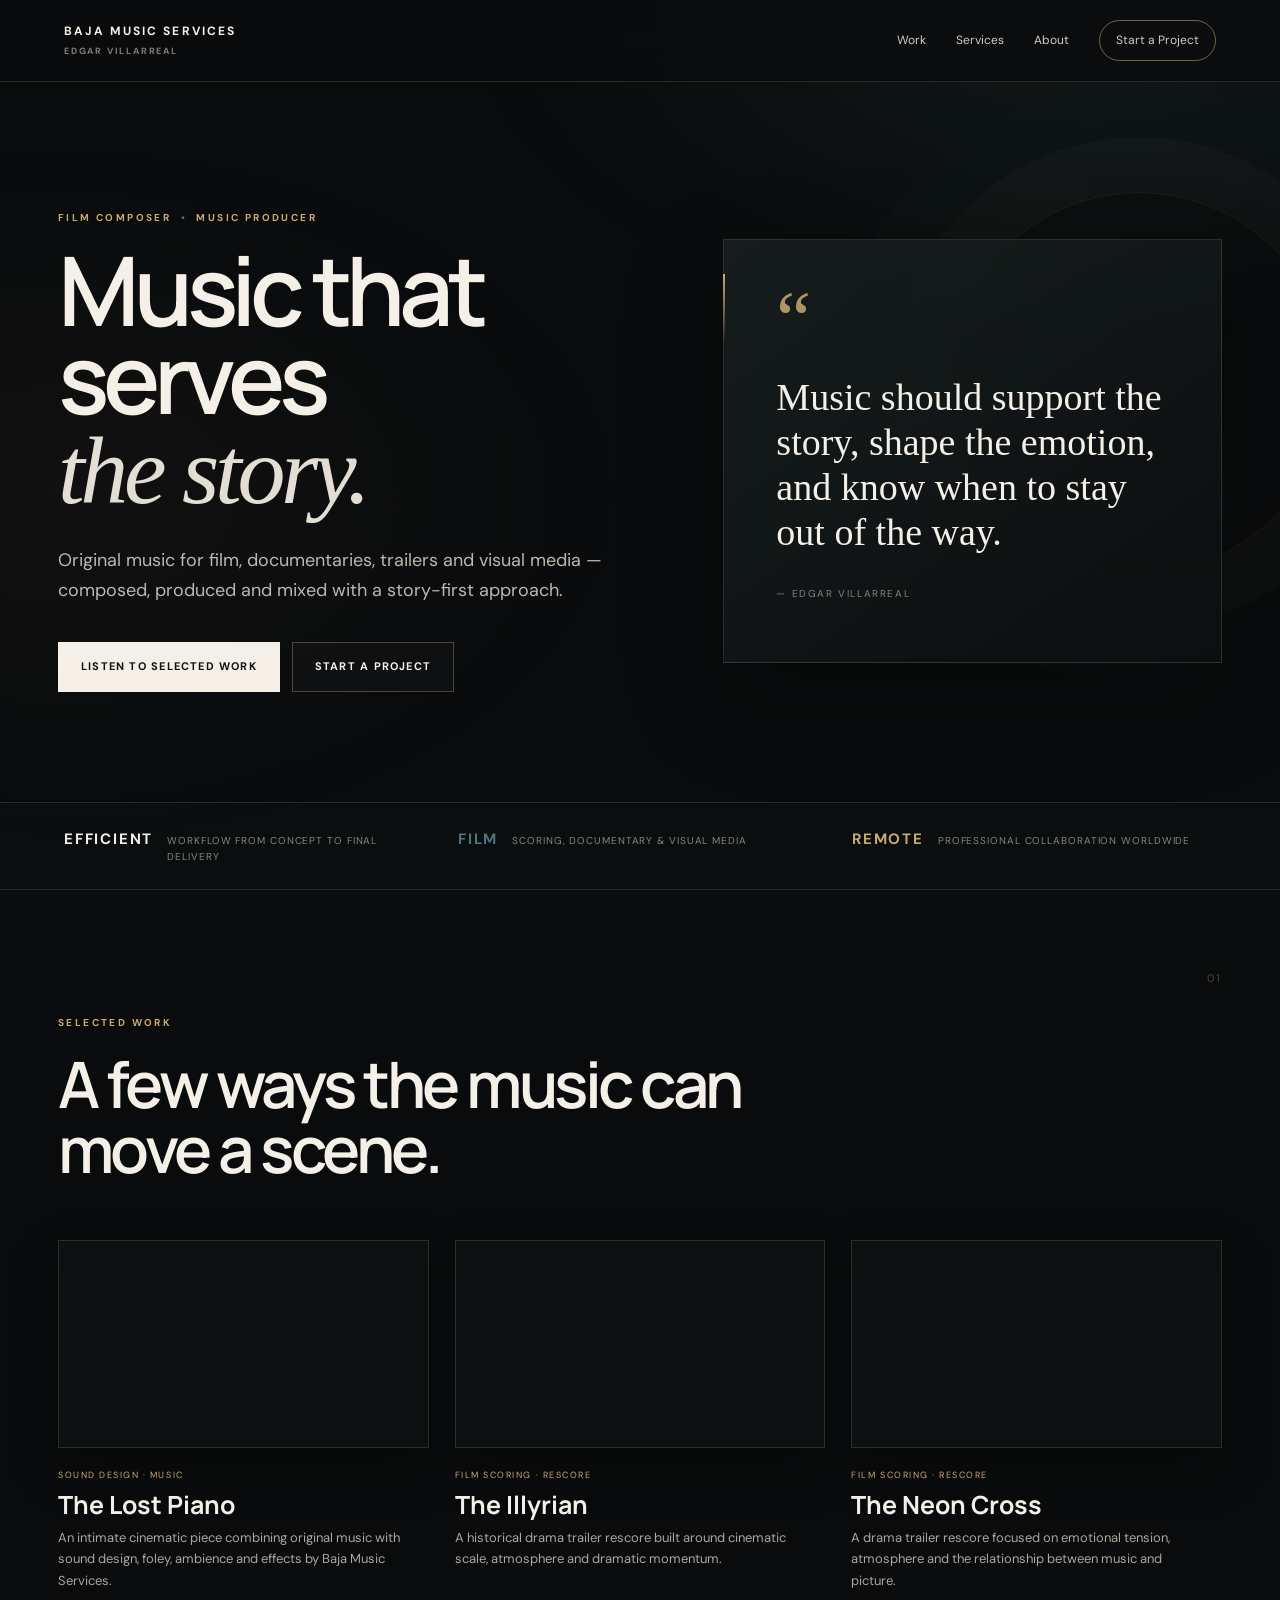
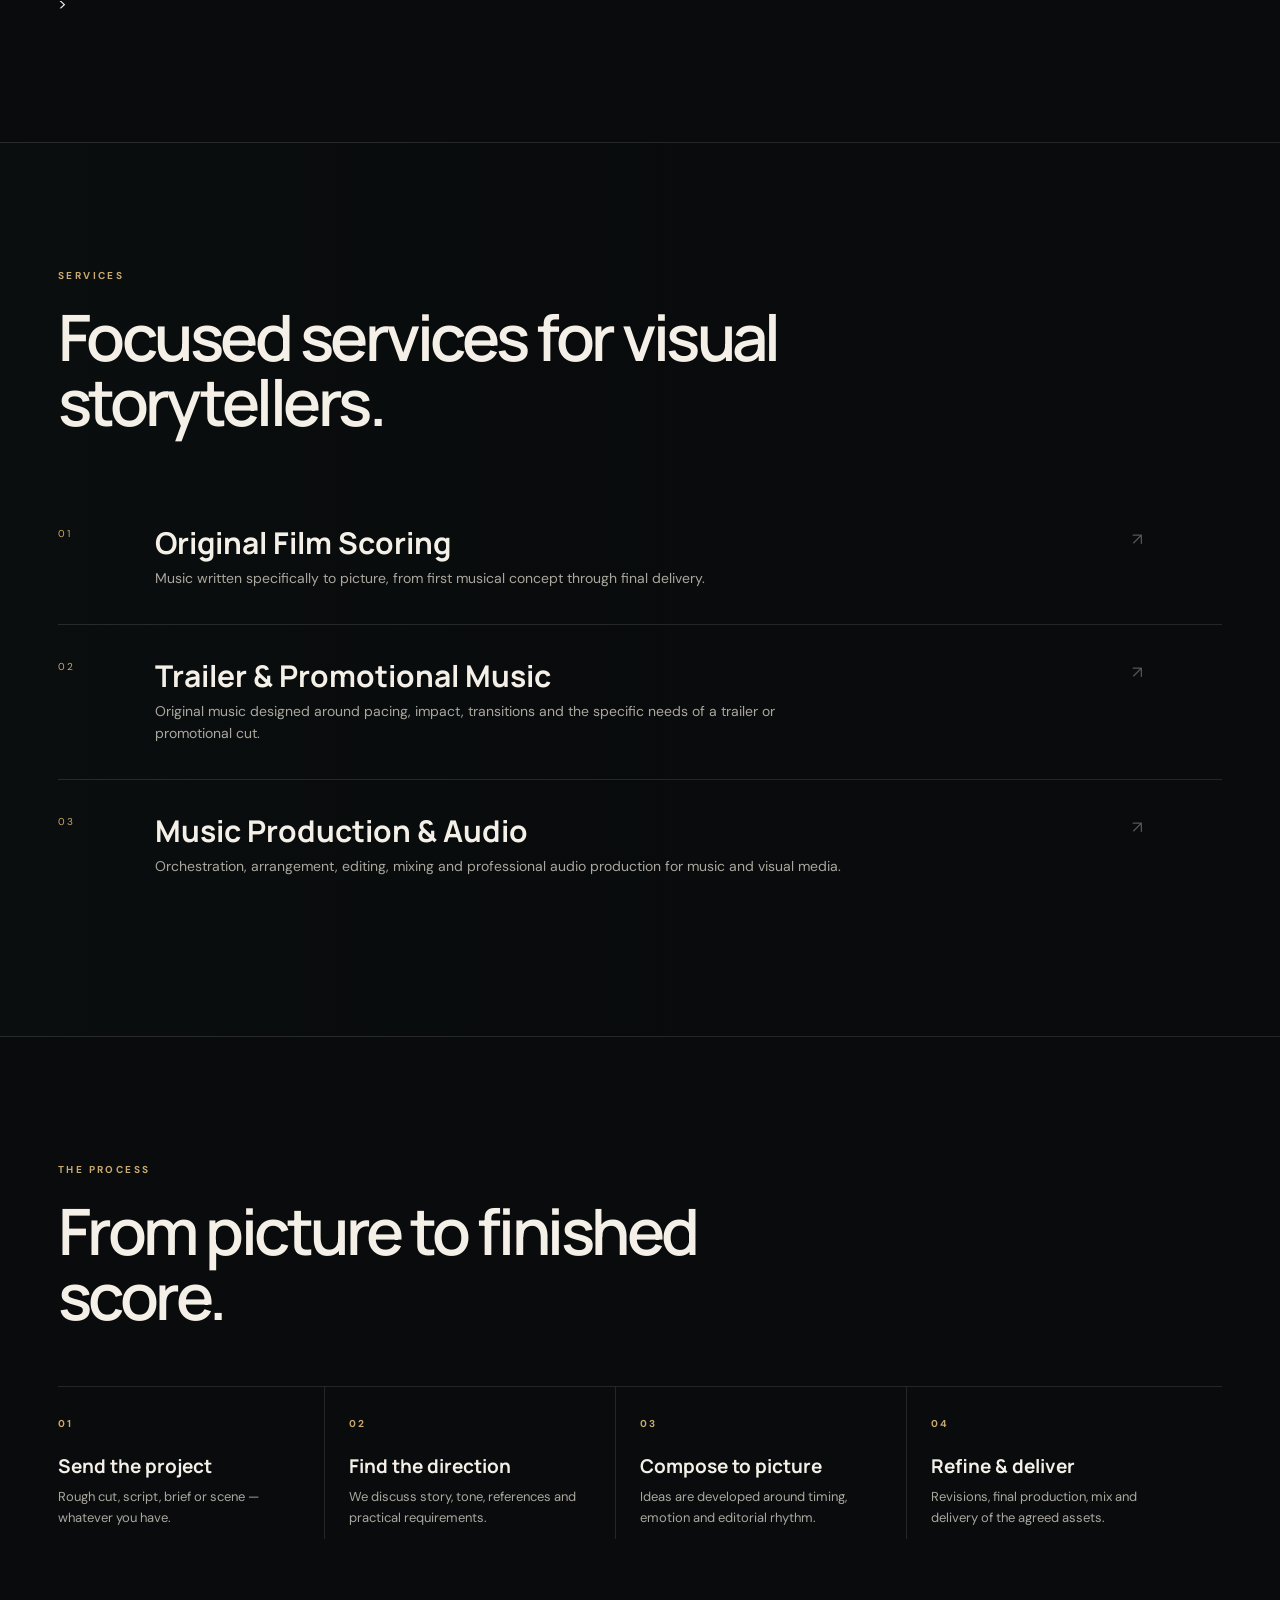
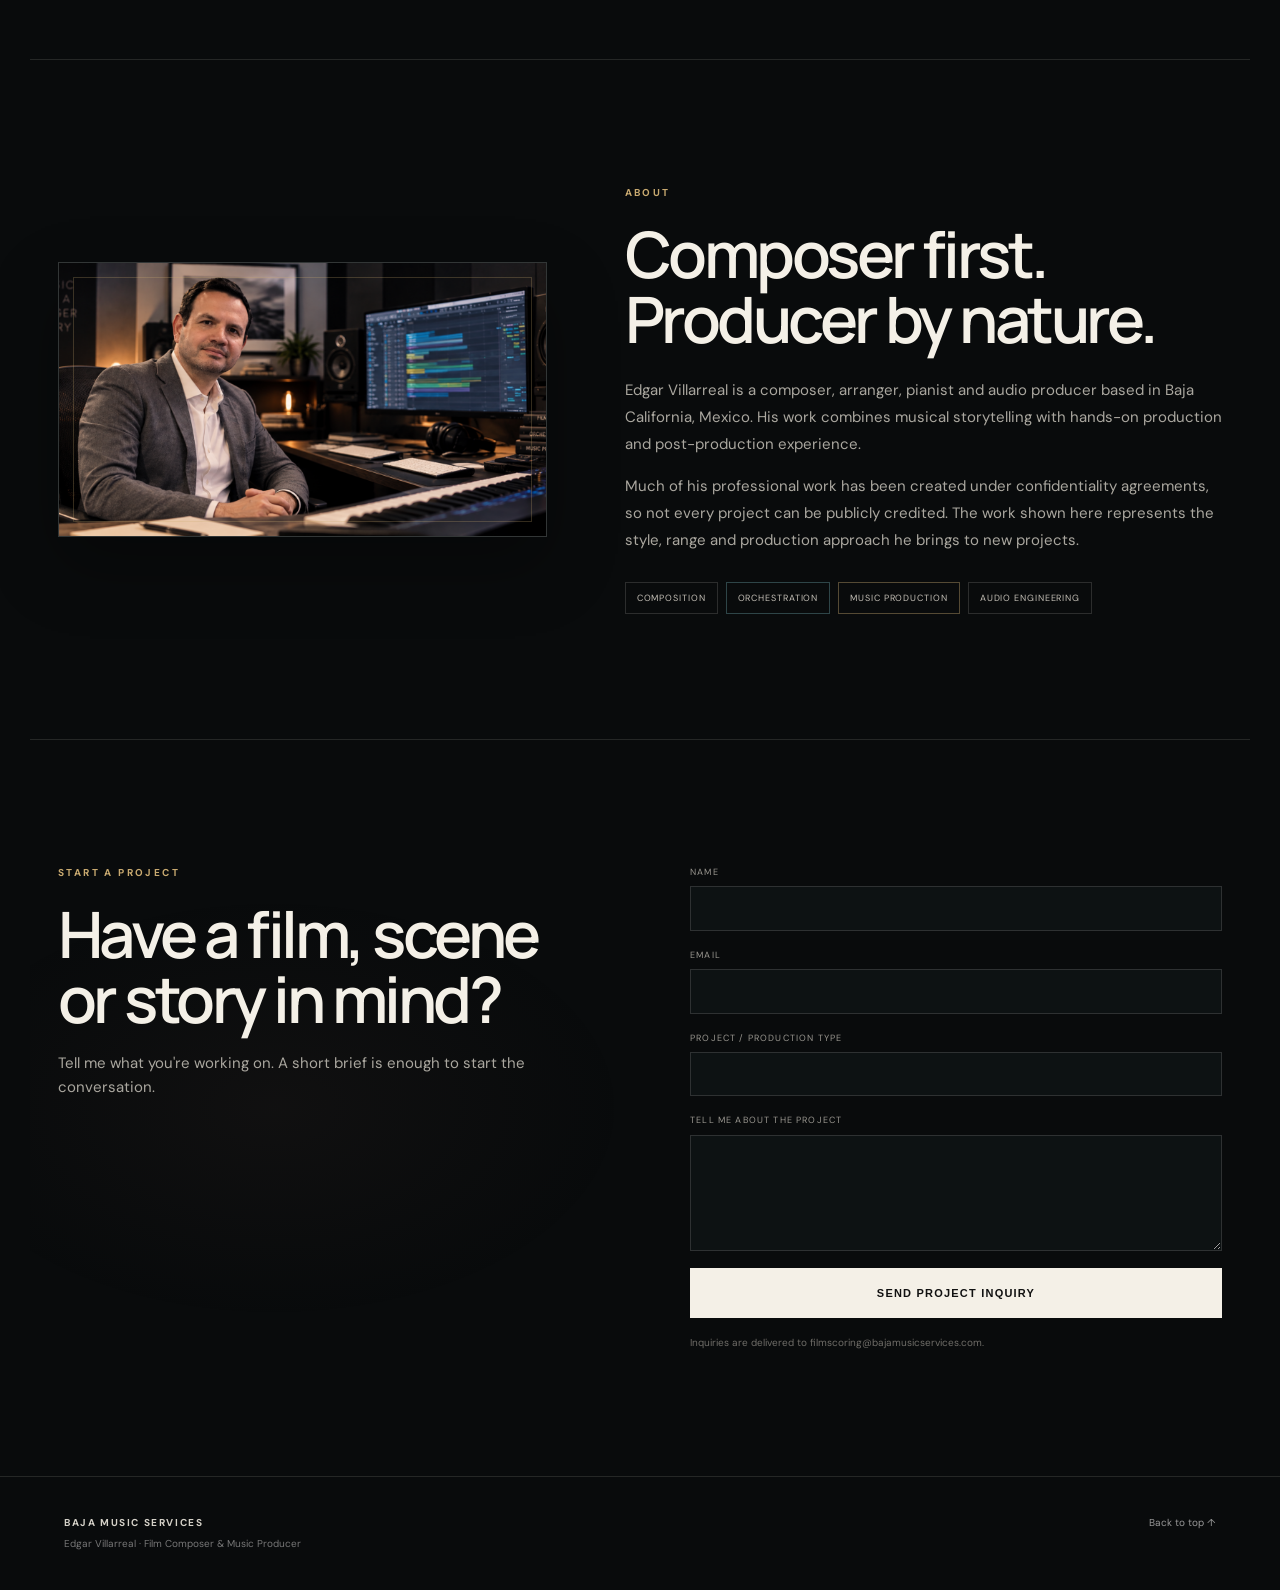
==== index.html @ bb7d1bdf "Upload BMS website V11" ====
<!doctype html>
<html lang="en">
<head>
<meta charset="utf-8"><meta name="viewport" content="width=device-width,initial-scale=1">
<title>Edgar Villarreal | Film Composer & Music Producer</title>
<meta name="description" content="Original music for film, documentaries, trailers and visual media by composer and music producer Edgar Villarreal.">
<meta property="og:title" content="Edgar Villarreal | Film Composer & Music Producer">
<meta property="og:description" content="Original music for film, documentaries, trailers and visual media.">
<meta property="og:type" content="website">
<link rel="stylesheet" href="css/styles.css">
</head>
<body>
<header class="site-header">
  <a class="brand" href="#top"><span>BAJA MUSIC SERVICES</span><small>EDGAR VILLARREAL</small></a>
  <button class="menu-toggle" aria-label="Open menu">☰</button>
  <nav class="nav"><a href="#work">Work</a><a href="#services">Services</a><a href="#about">About</a><a href="#contact" class="nav-cta">Start a Project</a></nav>
</header>
<main id="top">
<section class="hero">
  <div class="hero-copy">
    <p class="eyebrow">FILM COMPOSER <span class="dot">•</span> MUSIC PRODUCER</p>
    <h1>Music that serves<br><em>the story.</em></h1>
    <p class="lead">Original music for film, documentaries, trailers and visual media — composed, produced and mixed with a story-first approach.</p>
    <div class="actions"><a class="button primary" href="#work">Listen to Selected Work</a><a class="button secondary" href="#contact">Start a Project</a></div>
  </div>
  <div class="hero-statement">
    <div class="statement-mark">“</div>
    <p>Music should support the story, shape the emotion, and know when to stay out of the way.</p>
    <span>— Edgar Villarreal</span>
  </div>
</section>
<section class="proof"><div><strong>EFFICIENT</strong><span>workflow from concept to final delivery</span></div><div><strong>FILM</strong><span>scoring, documentary & visual media</span></div><div><strong>REMOTE</strong><span>professional collaboration worldwide</span></div></section>
<section id="work" class="section work"><div class="section-head"><p class="eyebrow">SELECTED WORK</p><h2>A few ways the music can move a scene.</h2></div>
  <div class="youtube-grid">
    <article class="youtube-card">
      <div class="youtube-media">
        <iframe title="The Lost Piano — Intimate and Cinematic"
          src="https://www.youtube.com/embed/iL5rCXonYQk"
          frameborder="0" allow="accelerometer; autoplay; clipboard-write; encrypted-media; gyroscope; picture-in-picture; web-share"
          allowfullscreen loading="lazy"></iframe>
      </div>
      <span class="tag">SOUND DESIGN · MUSIC</span>
      <h3>The Lost Piano</h3>
      <p>An intimate cinematic piece combining original music with sound design, foley, ambience and effects by Baja Music Services.</p>
    </article>

    <article class="youtube-card">
      <div class="youtube-media">
        <iframe title="The Illyrian — Historical Drama Trailer"
          src="https://www.youtube.com/embed/4e0EZLGbwyE"
          frameborder="0" allow="accelerometer; autoplay; clipboard-write; encrypted-media; gyroscope; picture-in-picture; web-share"
          allowfullscreen loading="lazy"></iframe>
      </div>
      <span class="tag">FILM SCORING · RESCORE</span>
      <h3>The Illyrian</h3>
      <p>A historical drama trailer rescore built around cinematic scale, atmosphere and dramatic momentum.</p>
    </article>

    <article class="youtube-card">
      <div class="youtube-media">
        <iframe title="The Neon Cross — Drama Trailer"
          src="https://www.youtube.com/embed/IV8bzCUvyFk"
          frameborder="0" allow="accelerometer; autoplay; clipboard-write; encrypted-media; gyroscope; picture-in-picture; web-share"
          allowfullscreen loading="lazy"></iframe>
      </div>
      <span class="tag">FILM SCORING · RESCORE</span>
      <h3>The Neon Cross</h3>
      <p>A drama trailer rescore focused on emotional tension, atmosphere and the relationship between music and picture.</p>
    </article>
  </div>>
</section>
<section id="services" class="section services"><div class="section-head"><p class="eyebrow">SERVICES</p><h2>Focused services for visual storytellers.</h2></div>
<div class="service-list">
  <article><span>01</span><div><h3>Original Film Scoring</h3><p>Music written specifically to picture, from first musical concept through final delivery.</p></div></article>
  <article><span>02</span><div><h3>Trailer & Promotional Music</h3><p>Original music designed around pacing, impact, transitions and the specific needs of a trailer or promotional cut.</p></div></article>
  <article><span>03</span><div><h3>Music Production & Audio</h3><p>Orchestration, arrangement, editing, mixing and professional audio production for music and visual media.</p></div></article>
</div></section>
<section class="process section"><div class="section-head"><p class="eyebrow">THE PROCESS</p><h2>From picture to finished score.</h2></div><div class="steps"><div><b>01</b><h3>Send the project</h3><p>Rough cut, script, brief or scene — whatever you have.</p></div><div><b>02</b><h3>Find the direction</h3><p>We discuss story, tone, references and practical requirements.</p></div><div><b>03</b><h3>Compose to picture</h3><p>Ideas are developed around timing, emotion and editorial rhythm.</p></div><div><b>04</b><h3>Refine & deliver</h3><p>Revisions, final production, mix and delivery of the agreed assets.</p></div></div></section>
<section id="about" class="section about"><div class="about-image">
    <img src="assets/edgar-villarreal-profile.png" alt="Edgar Villarreal in his music studio">
  </div><div><p class="eyebrow">ABOUT</p><h2>Composer first. Producer by nature.</h2><p>Edgar Villarreal is a composer, arranger, pianist and audio producer based in Baja California, Mexico. His work combines musical storytelling with hands-on production and post-production experience.</p><p>Much of his professional work has been created under confidentiality agreements, so not every project can be publicly credited. The work shown here represents the style, range and production approach he brings to new projects.</p><div class="credits"><span>Composition</span><span>Orchestration</span><span>Music Production</span><span>Audio Engineering</span></div></div></section>
<section id="contact" class="section contact"><div><p class="eyebrow">START A PROJECT</p><h2>Have a film, scene or story in mind?</h2><p>Tell me what you're working on. A short brief is enough to start the conversation.</p></div><form action="https://formsubmit.co/filmscoring@bajamusicservices.com" method="POST"><input type="hidden" name="_subject" value="New Baja Music Services project inquiry"><input type="hidden" name="_captcha" value="false"><label>Name<input name="name" required></label><label>Email<input type="email" name="email" required></label><label>Project / production type<input name="project"></label><label>Tell me about the project<textarea name="message" rows="6" required></textarea></label><button class="button primary" type="submit">Send Project Inquiry</button><p class="form-note">Inquiries are delivered to filmscoring@bajamusicservices.com.</p></form></section>
</main>
<footer><div><strong>BAJA MUSIC SERVICES</strong><span>Edgar Villarreal · Film Composer & Music Producer</span></div><div><a href="#top">Back to top ↑</a></div></footer>
<script src="js/main.js"></script>
</body></html>
---- css/styles.css ----
@import url('https://fonts.googleapis.com/css2?family=DM+Sans:wght@400;500;600;700&family=Manrope:wght@400;500;600;700&display=swap');
:root{--bg:#090b0c;--panel:#101416;--panel2:#141a1b;--text:#f4f0e7;--muted:#aaa79f;--soft:#d2cec5;--line:rgba(244,240,231,.12);--gold:#c9aa70;--petrol:#4d777b;--brown:#76544b;--max:1220px}
*{box-sizing:border-box}html{scroll-behavior:smooth}body{margin:0;background:var(--bg);color:var(--text);font-family:'DM Sans',ui-sans-serif,system-ui,sans-serif;line-height:1.6;overflow-x:hidden}body:before{content:"";position:fixed;inset:0;pointer-events:none;z-index:-1;background:radial-gradient(900px 500px at 85% 0%,rgba(77,119,123,.12),transparent 70%),radial-gradient(800px 500px at 5% 55%,rgba(118,84,75,.08),transparent 70%)}a{color:inherit;text-decoration:none}
.site-header{height:82px;border-bottom:1px solid var(--line);display:flex;align-items:center;justify-content:space-between;padding:0 max(5vw,28px);position:sticky;top:0;background:rgba(9,11,12,.78);backdrop-filter:blur(18px);z-index:20}.brand{display:flex;flex-direction:column;gap:3px;letter-spacing:.17em;font-weight:700;font-size:12px}.brand small{letter-spacing:.2em;color:#817f79;font-size:9px}.nav{display:flex;align-items:center;gap:30px;font-size:12px}.nav a{color:#d2cec5;transition:.25s}.nav a:hover{color:var(--gold)}.nav-cta{border:1px solid rgba(201,170,112,.55);padding:10px 16px;border-radius:999px}.nav-cta:hover{background:var(--gold);color:#101010!important}.menu-toggle{display:none;background:none;border:0;color:var(--text);font-size:22px}
.hero{max-width:var(--max);margin:auto;padding:110px 28px 92px;display:grid;grid-template-columns:1.08fr .92fr;gap:80px;align-items:center;min-height:720px;position:relative}.hero:after{content:"";position:absolute;width:380px;height:380px;right:-80px;top:110px;border-radius:50%;border:1px solid rgba(201,170,112,.10);box-shadow:0 0 0 55px rgba(201,170,112,.025),0 0 0 110px rgba(77,119,123,.018);pointer-events:none}.hero-copy{position:relative;z-index:1}.eyebrow{font-size:10px;letter-spacing:.24em;color:var(--gold);font-weight:700;margin:0 0 20px;text-transform:uppercase}.dot{color:var(--petrol);padding:0 5px}.hero h1{font-family:Manrope,ui-sans-serif,sans-serif;font-size:clamp(56px,7.5vw,102px);line-height:.92;letter-spacing:-.065em;margin:0 0 30px;font-weight:600}.hero h1 em{font-family:Georgia,serif;font-weight:400;letter-spacing:-.045em;color:#e3ded4}.lead{font-size:18px;line-height:1.7;max-width:670px;color:#bbb8b0}.actions{display:flex;gap:12px;margin-top:36px;flex-wrap:wrap}.button{display:inline-flex;justify-content:center;align-items:center;min-height:50px;padding:0 22px;border:1px solid rgba(244,240,231,.24);font-size:11px;letter-spacing:.11em;text-transform:uppercase;font-weight:700;cursor:pointer;transition:.25s}.primary{background:var(--text);color:#111;border-color:var(--text)}.primary:hover{background:var(--gold);border-color:var(--gold)}.secondary{background:rgba(255,255,255,.02)}.secondary:hover{border-color:var(--gold);color:var(--gold)}
.hero-statement{position:relative;z-index:1;border:1px solid var(--line);padding:58px 52px;background:linear-gradient(145deg,rgba(24,31,31,.88),rgba(13,15,16,.95));box-shadow:0 35px 90px rgba(0,0,0,.25)}.hero-statement:before{content:"";position:absolute;left:-1px;top:34px;height:70px;width:2px;background:linear-gradient(var(--gold),transparent)}.statement-mark{font-family:Georgia,serif;font-size:78px;line-height:.55;color:var(--gold);opacity:.85}.hero-statement p{font-family:Georgia,serif;font-size:clamp(25px,3vw,38px);line-height:1.18;margin:35px 0 24px}.hero-statement span{font-size:10px;letter-spacing:.16em;text-transform:uppercase;color:#85827c}
.proof{border-top:1px solid var(--line);border-bottom:1px solid var(--line);display:grid;grid-template-columns:repeat(3,1fr);padding:24px max(5vw,28px);gap:30px;background:rgba(16,20,22,.42)}.proof div{display:flex;align-items:baseline;gap:14px}.proof strong{font-size:15px;letter-spacing:.12em}.proof span{font-size:10px;color:#89867f;text-transform:uppercase;letter-spacing:.09em}.proof div:nth-child(2) strong{color:var(--petrol)}.proof div:nth-child(3) strong{color:var(--gold)}
.section{max-width:var(--max);margin:auto;padding:125px 28px}.section-head{max-width:760px;margin-bottom:58px}.section h2{font-family:Manrope,ui-sans-serif,sans-serif;font-size:clamp(38px,5vw,64px);line-height:1.02;letter-spacing:-.055em;margin:0;font-weight:600}.section-intro{max-width:700px;color:var(--muted);font-size:16px;margin-top:20px}
.work{position:relative}.work:before{content:"01";position:absolute;right:28px;top:80px;font-size:11px;letter-spacing:.18em;color:#484944}.youtube-grid{display:grid;grid-template-columns:repeat(3,1fr);gap:26px}.youtube-card{position:relative}.youtube-media{aspect-ratio:16/9;background:#0d1112;overflow:hidden;border:1px solid rgba(244,240,231,.12);box-shadow:0 20px 45px rgba(0,0,0,.25);transition:.3s}.youtube-card:hover .youtube-media{transform:translateY(-4px);border-color:rgba(201,170,112,.45);box-shadow:0 25px 55px rgba(0,0,0,.34)}.youtube-media iframe{display:block;width:100%;height:100%;border:0}.youtube-card .tag{display:block;font-size:9px;letter-spacing:.17em;color:var(--gold);margin-top:20px}.youtube-card h3{font-family:Manrope,sans-serif;font-size:25px;line-height:1.1;margin:9px 0 8px}.youtube-card p{color:var(--muted);font-size:13px;line-height:1.65;margin:0;max-width:95%}
.services{border-top:1px solid var(--line);border-bottom:1px solid var(--line);max-width:none;padding-left:max(calc((100% - var(--max))/2 + 28px),28px);padding-right:max(calc((100% - var(--max))/2 + 28px),28px);background:linear-gradient(90deg,rgba(77,119,123,.035),transparent 55%)}.service-list article{display:grid;grid-template-columns:72px 1fr 90px;gap:25px;border-top:1px solid var(--line);padding:34px 0;align-items:start;transition:.25s}.service-list article:first-child{border-top:0}.service-list article:after{content:"↗";font-size:17px;color:#555;transition:.25s}.service-list article:hover:after{color:var(--gold);transform:translate(3px,-3px)}.service-list span{font-size:10px;color:var(--gold);letter-spacing:.15em}.service-list h3{font-family:Manrope,sans-serif;font-size:30px;line-height:1.1;margin:0 0 8px}.service-list p{color:var(--muted);font-size:14px;max-width:700px;margin:0}
.process{padding-bottom:120px}.steps{display:grid;grid-template-columns:repeat(4,1fr);gap:0;border-top:1px solid var(--line)}.steps>div{border-right:1px solid var(--line);padding:22px 24px 10px 0;margin-right:24px}.steps>div:last-child{border-right:0}.steps b{font-size:10px;color:var(--gold);letter-spacing:.16em}.steps h3{font-family:Manrope,sans-serif;font-size:19px;margin:16px 0 6px}.steps p{color:var(--muted);font-size:13px;margin:0}
.about{display:grid;grid-template-columns:.9fr 1.1fr;gap:78px;align-items:center;border-top:1px solid var(--line)}.about-image{overflow:hidden;aspect-ratio:16/9;background:#121718;border:1px solid rgba(244,240,231,.14);box-shadow:0 28px 65px rgba(0,0,0,.3);position:relative}.about-image:after{content:"";position:absolute;inset:14px;border:1px solid rgba(201,170,112,.25);pointer-events:none}.about-image img{display:block;width:100%;height:100%;object-fit:cover;object-position:center center}.about h2{margin-bottom:25px}.about p:not(.eyebrow){color:#aaa79f;font-size:15px;line-height:1.8}.credits{display:flex;flex-wrap:wrap;gap:8px;margin-top:28px}.credits span{border:1px solid rgba(244,240,231,.15);padding:8px 11px;font-size:9px;letter-spacing:.1em;text-transform:uppercase;color:#c3beb5}.credits span:nth-child(2){border-color:rgba(77,119,123,.55)}.credits span:nth-child(3){border-color:rgba(201,170,112,.4)}
.contact{border-top:1px solid var(--line);display:grid;grid-template-columns:1fr 1fr;gap:100px;background:radial-gradient(500px 300px at 20% 50%,rgba(118,84,75,.07),transparent 70%)}.contact h2{margin-bottom:20px}.contact>div>p:not(.eyebrow){color:var(--muted);max-width:480px;font-size:15px}form{display:grid;gap:17px}label{font-size:9px;text-transform:uppercase;letter-spacing:.13em;color:#99968f}input,textarea{display:block;width:100%;margin-top:7px;background:rgba(16,20,22,.8);border:1px solid rgba(244,240,231,.14);color:white;padding:14px 15px;font:inherit;outline:none;transition:.25s}input:focus,textarea:focus{border-color:var(--gold);box-shadow:0 0 0 3px rgba(201,170,112,.06)}textarea{resize:vertical}.form-note{font-size:10px!important;color:#6f6d68!important;margin:0}
footer{border-top:1px solid var(--line);padding:38px max(5vw,28px);display:flex;justify-content:space-between;gap:20px;color:#777;font-size:10px}footer div{display:flex;flex-direction:column;gap:5px}footer strong{color:#d5d1c8;font-size:10px;letter-spacing:.16em}footer a{color:#999;transition:.2s}footer a:hover{color:var(--gold)}
@media(max-width:950px){.hero{grid-template-columns:1fr;gap:55px}.hero-statement{max-width:700px}.youtube-grid{grid-template-columns:1fr}.youtube-card{max-width:720px}.steps{grid-template-columns:1fr 1fr;gap:30px}.steps>div{border-right:0;border-bottom:1px solid var(--line);padding-bottom:25px;margin-right:0}.about{grid-template-columns:1fr;gap:45px}.about-image{max-width:850px}.contact{gap:55px}}
@media(max-width:800px){.nav{display:none}.menu-toggle{display:block}.hero{padding:75px 22px 70px;min-height:auto}.hero:after{display:none}.hero-statement{padding:42px 30px}.proof{grid-template-columns:1fr;padding:22px}.section{padding:88px 22px}.services{padding-left:22px;padding-right:22px}.service-list article{grid-template-columns:48px 1fr 35px;gap:12px}.service-list h3{font-size:24px}.contact{grid-template-columns:1fr}.work:before{display:none}}
@media(max-width:520px){.hero h1{font-size:52px}.lead{font-size:16px}.actions .button{width:100%}.steps{grid-template-columns:1fr}.hero-statement p{font-size:27px}.section h2{font-size:40px}.youtube-card h3{font-size:23px}.about-image{aspect-ratio:16/10}.service-list article{grid-template-columns:35px 1fr 20px}.service-list article:after{font-size:14px}footer{flex-direction:column}}
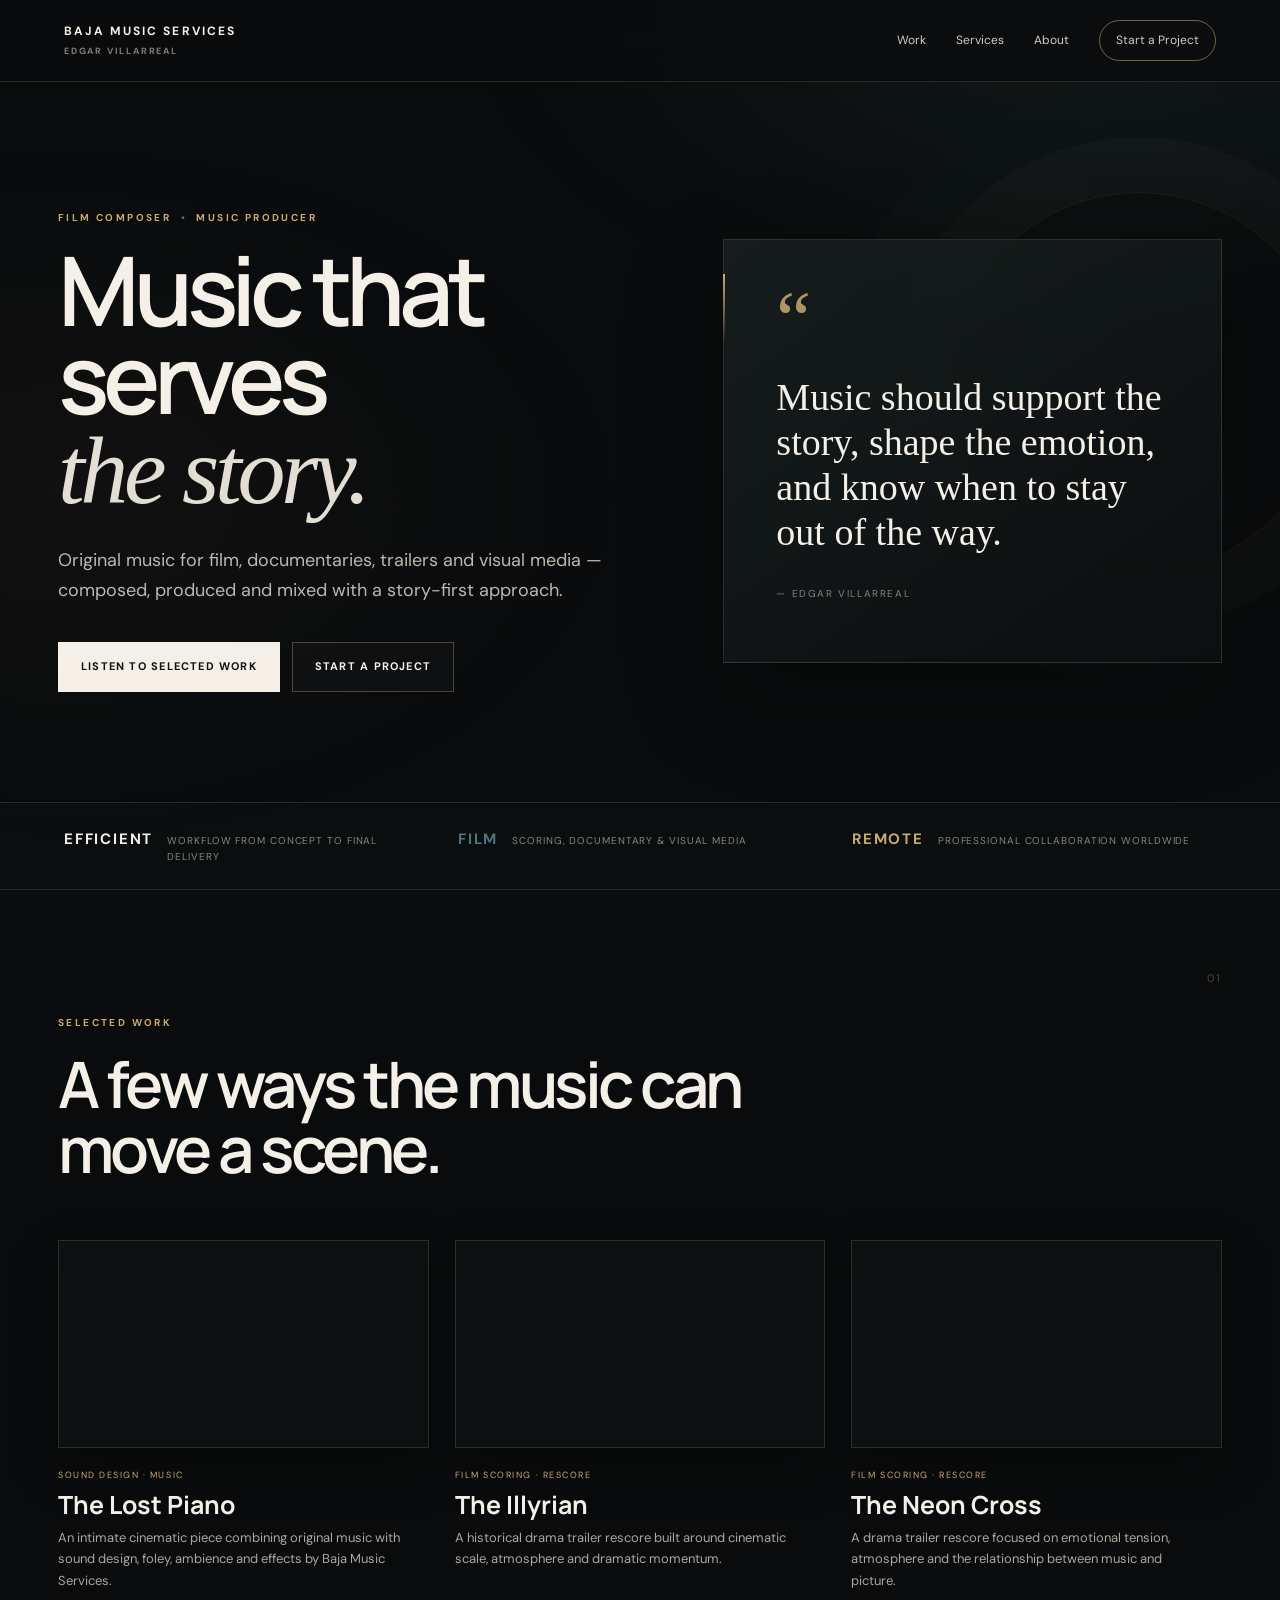
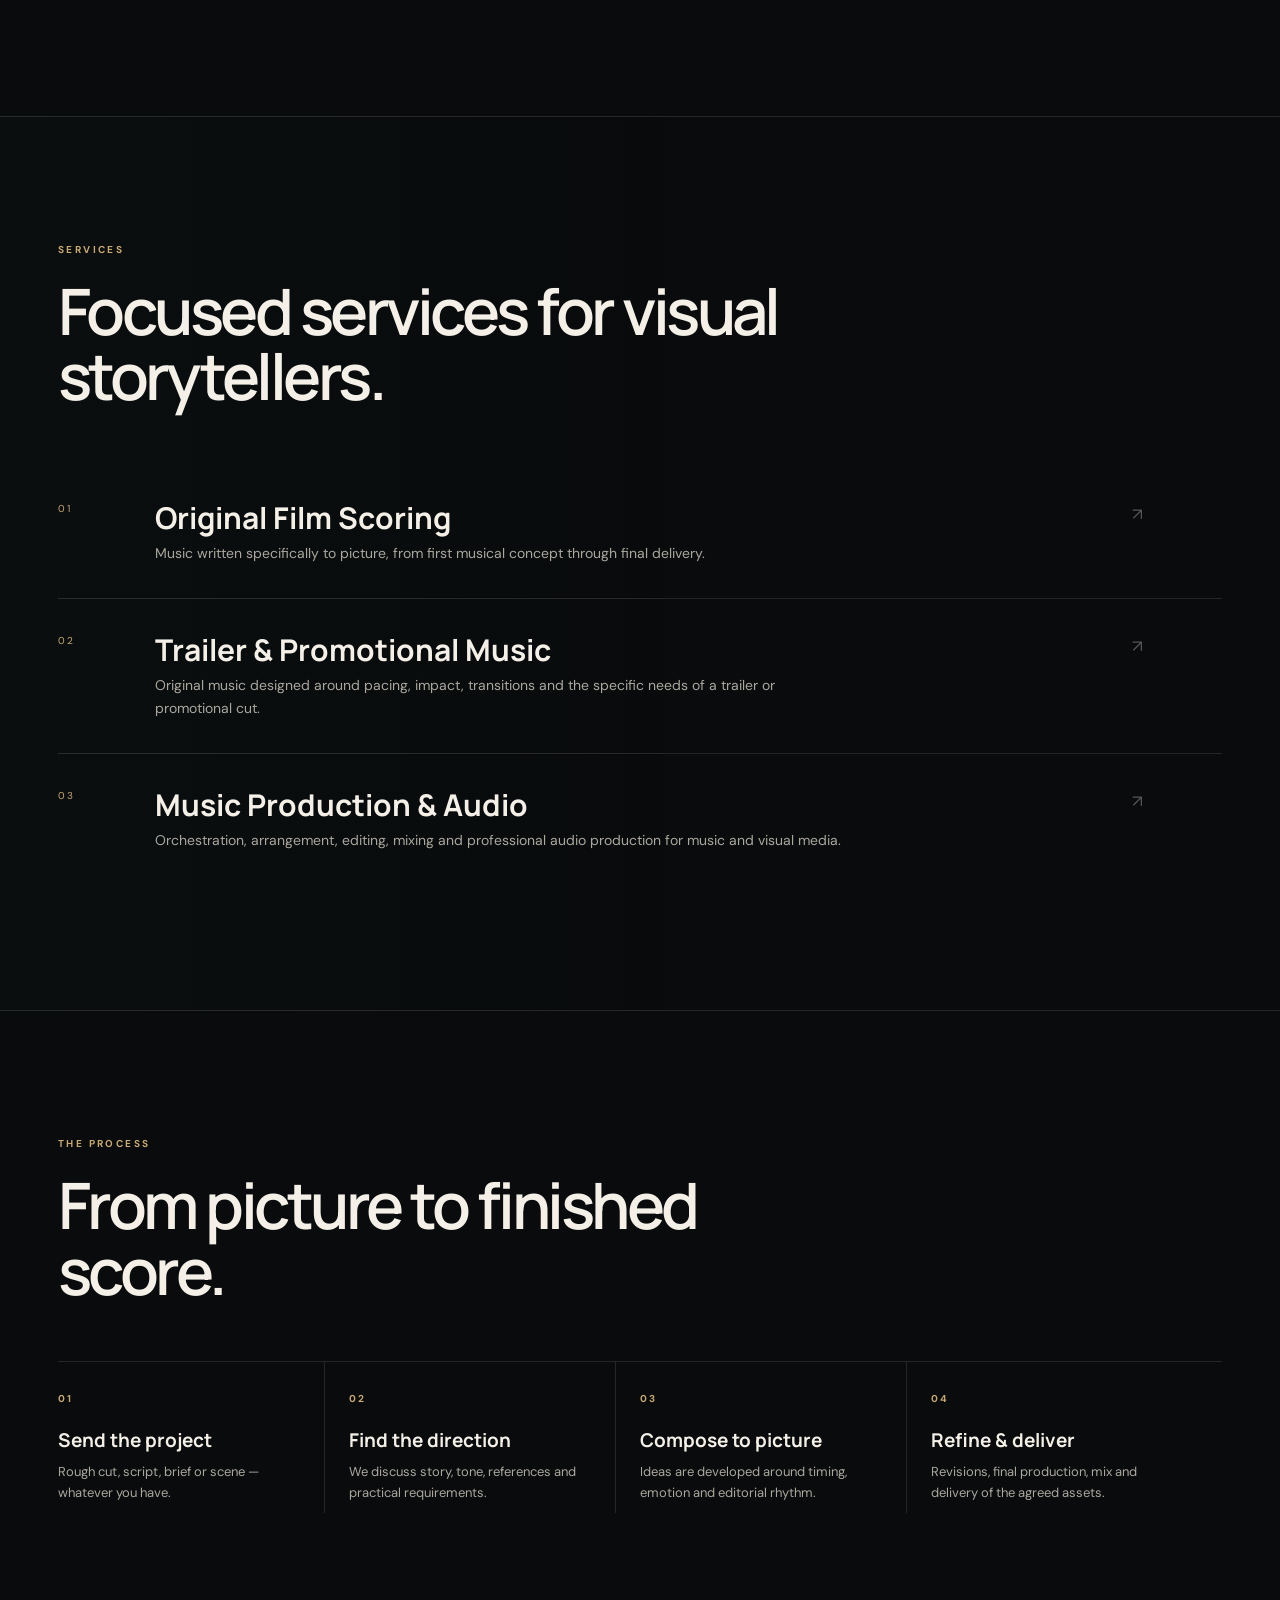
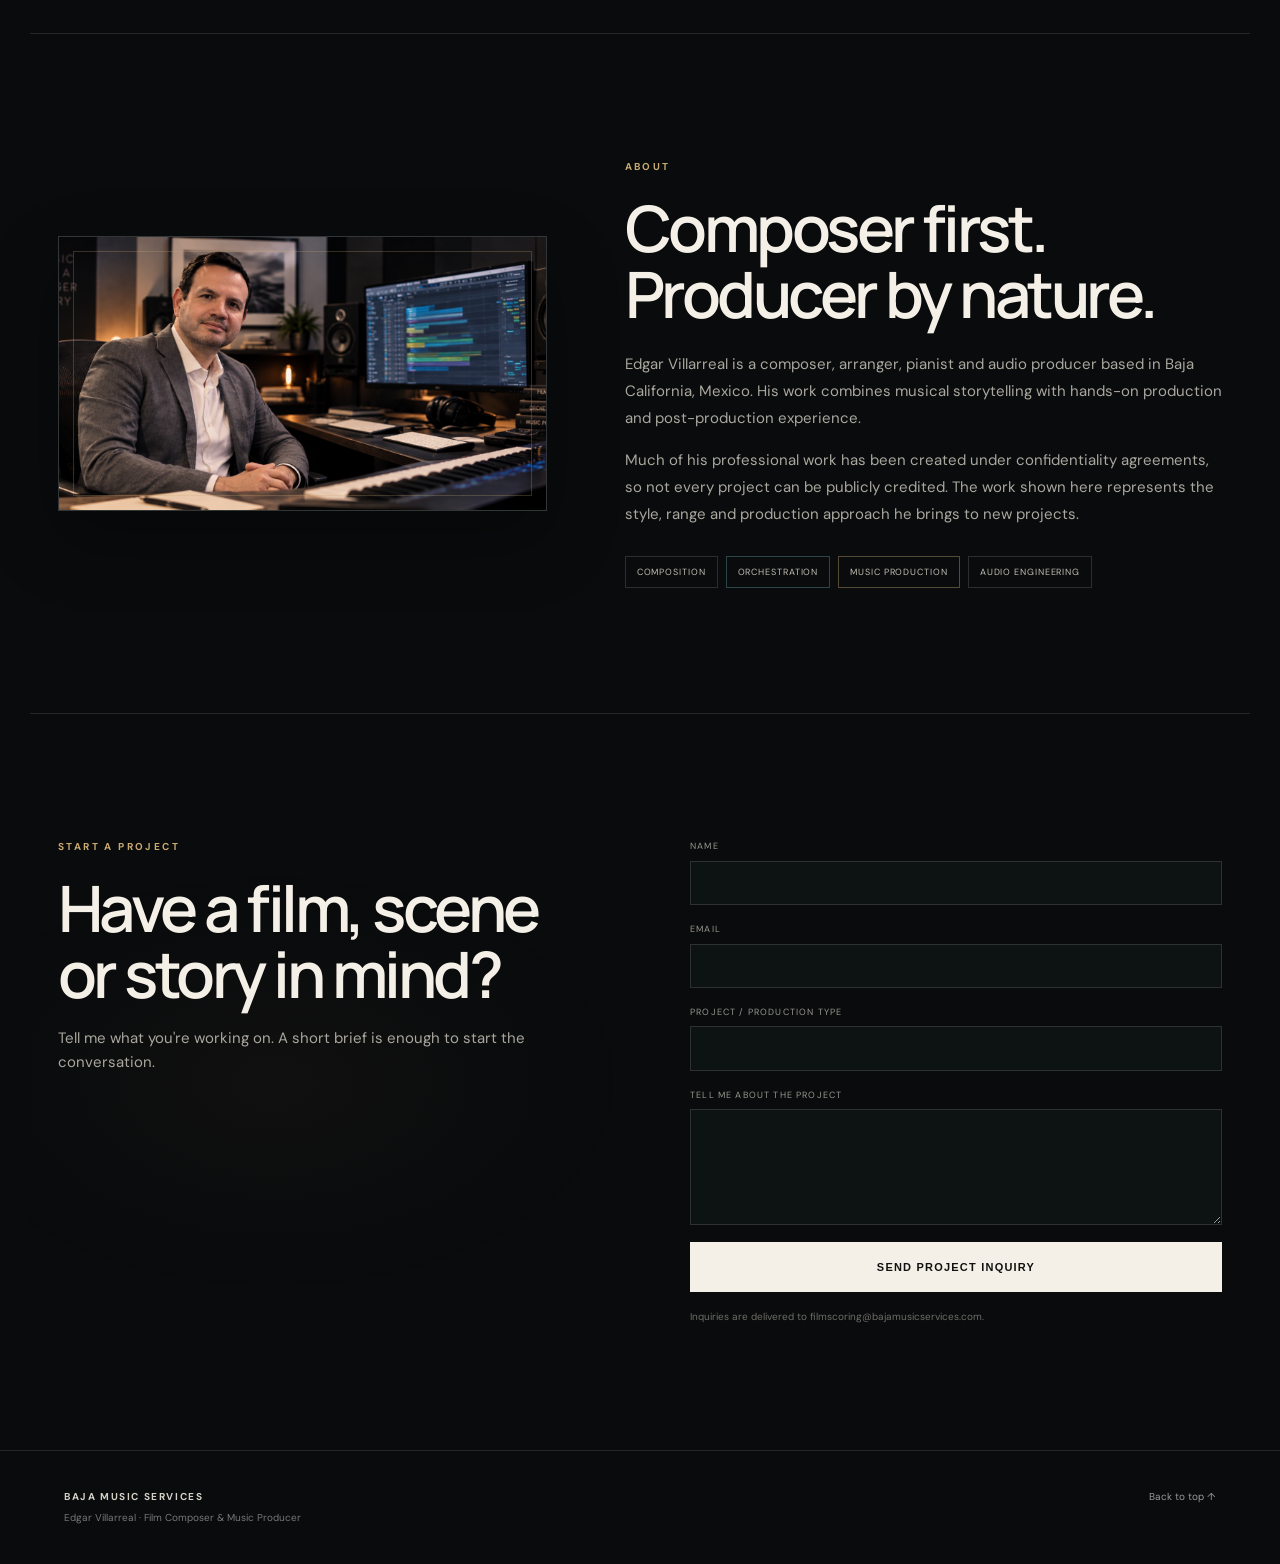
==== commit f95346f1: "Update index.html" ====
--- a/index.html
+++ b/index.html
@@ -47,7 +47,7 @@
     <article class="youtube-card">
       <div class="youtube-media">
         <iframe title="The Illyrian — Historical Drama Trailer"
-          src="https://www.youtube.com/embed/4e0EZLGbwyE"
+          src="https://www.youtube.com/embed/C7Xf89nG6YY"
           frameborder="0" allow="accelerometer; autoplay; clipboard-write; encrypted-media; gyroscope; picture-in-picture; web-share"
           allowfullscreen loading="lazy"></iframe>
       </div>
@@ -67,7 +67,7 @@
       <h3>The Neon Cross</h3>
       <p>A drama trailer rescore focused on emotional tension, atmosphere and the relationship between music and picture.</p>
     </article>
-  </div>>
+  </div>
 </section>
 <section id="services" class="section services"><div class="section-head"><p class="eyebrow">SERVICES</p><h2>Focused services for visual storytellers.</h2></div>
 <div class="service-list">
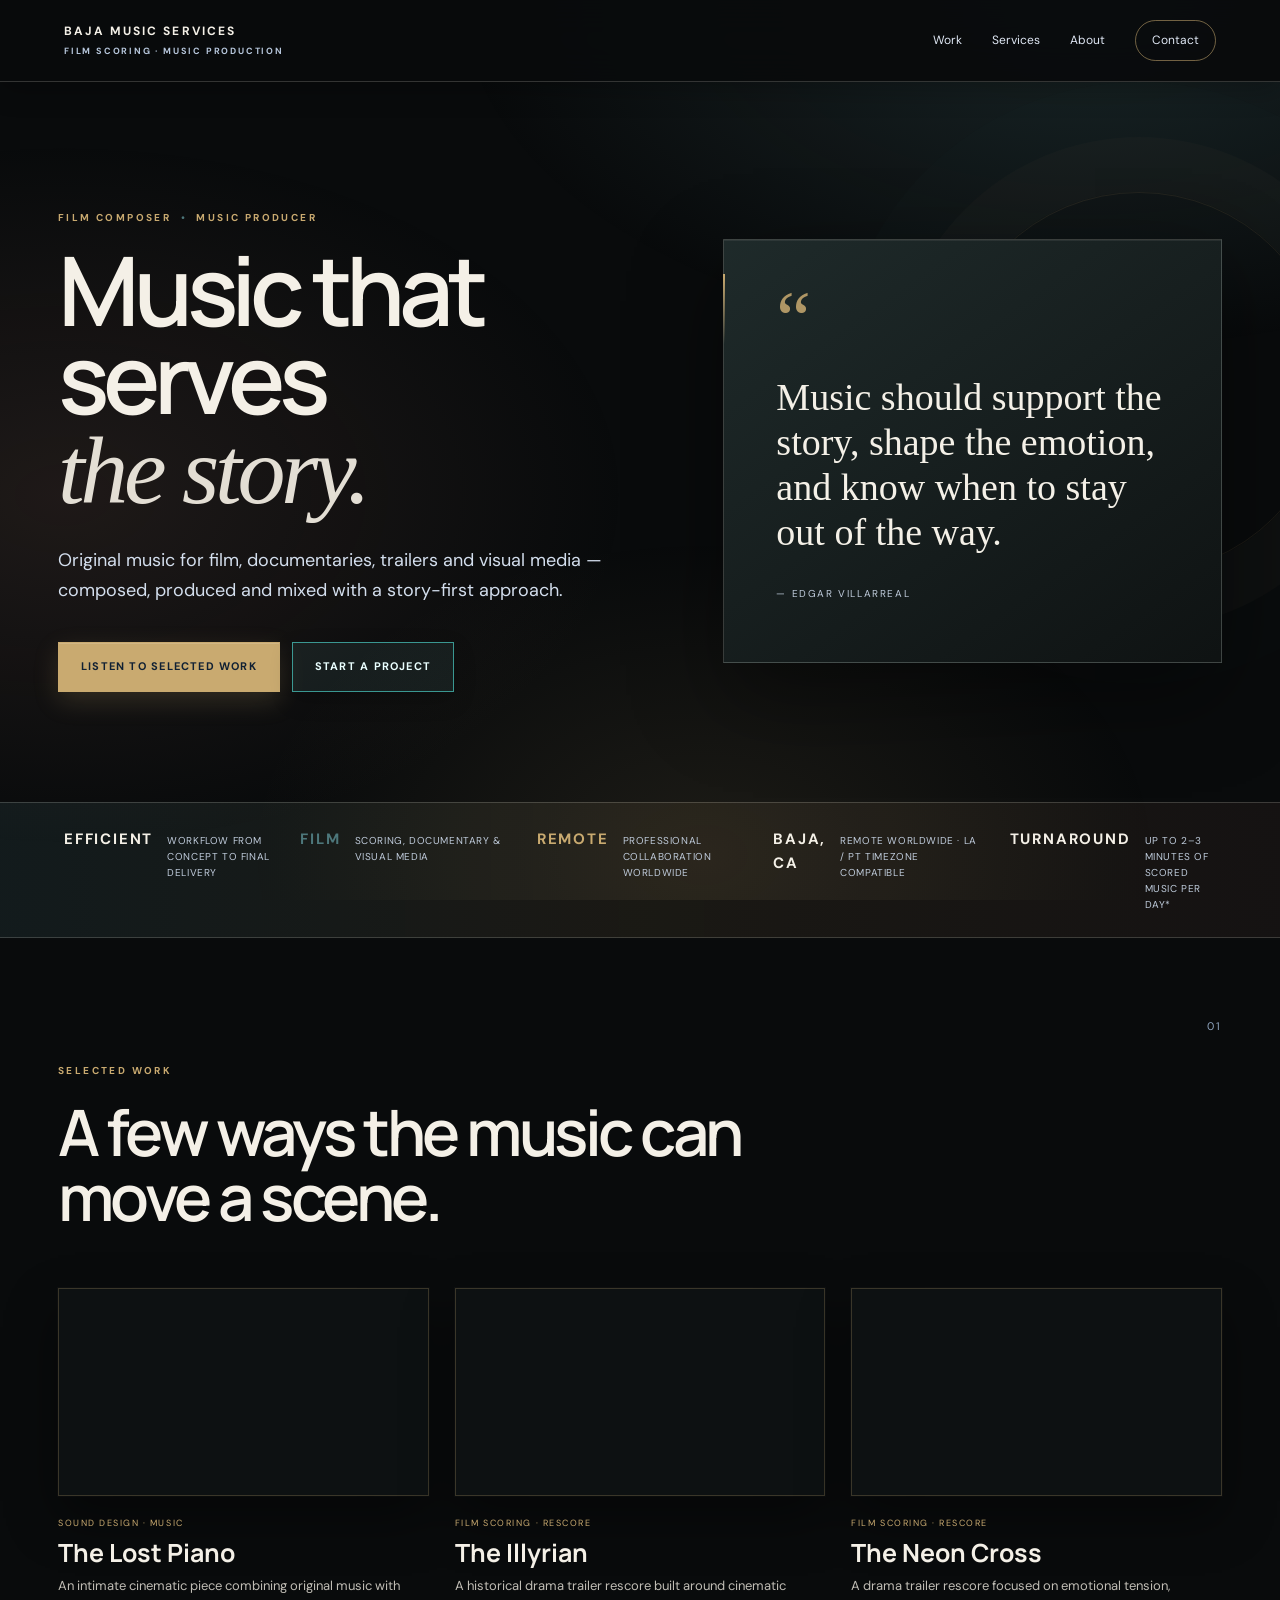
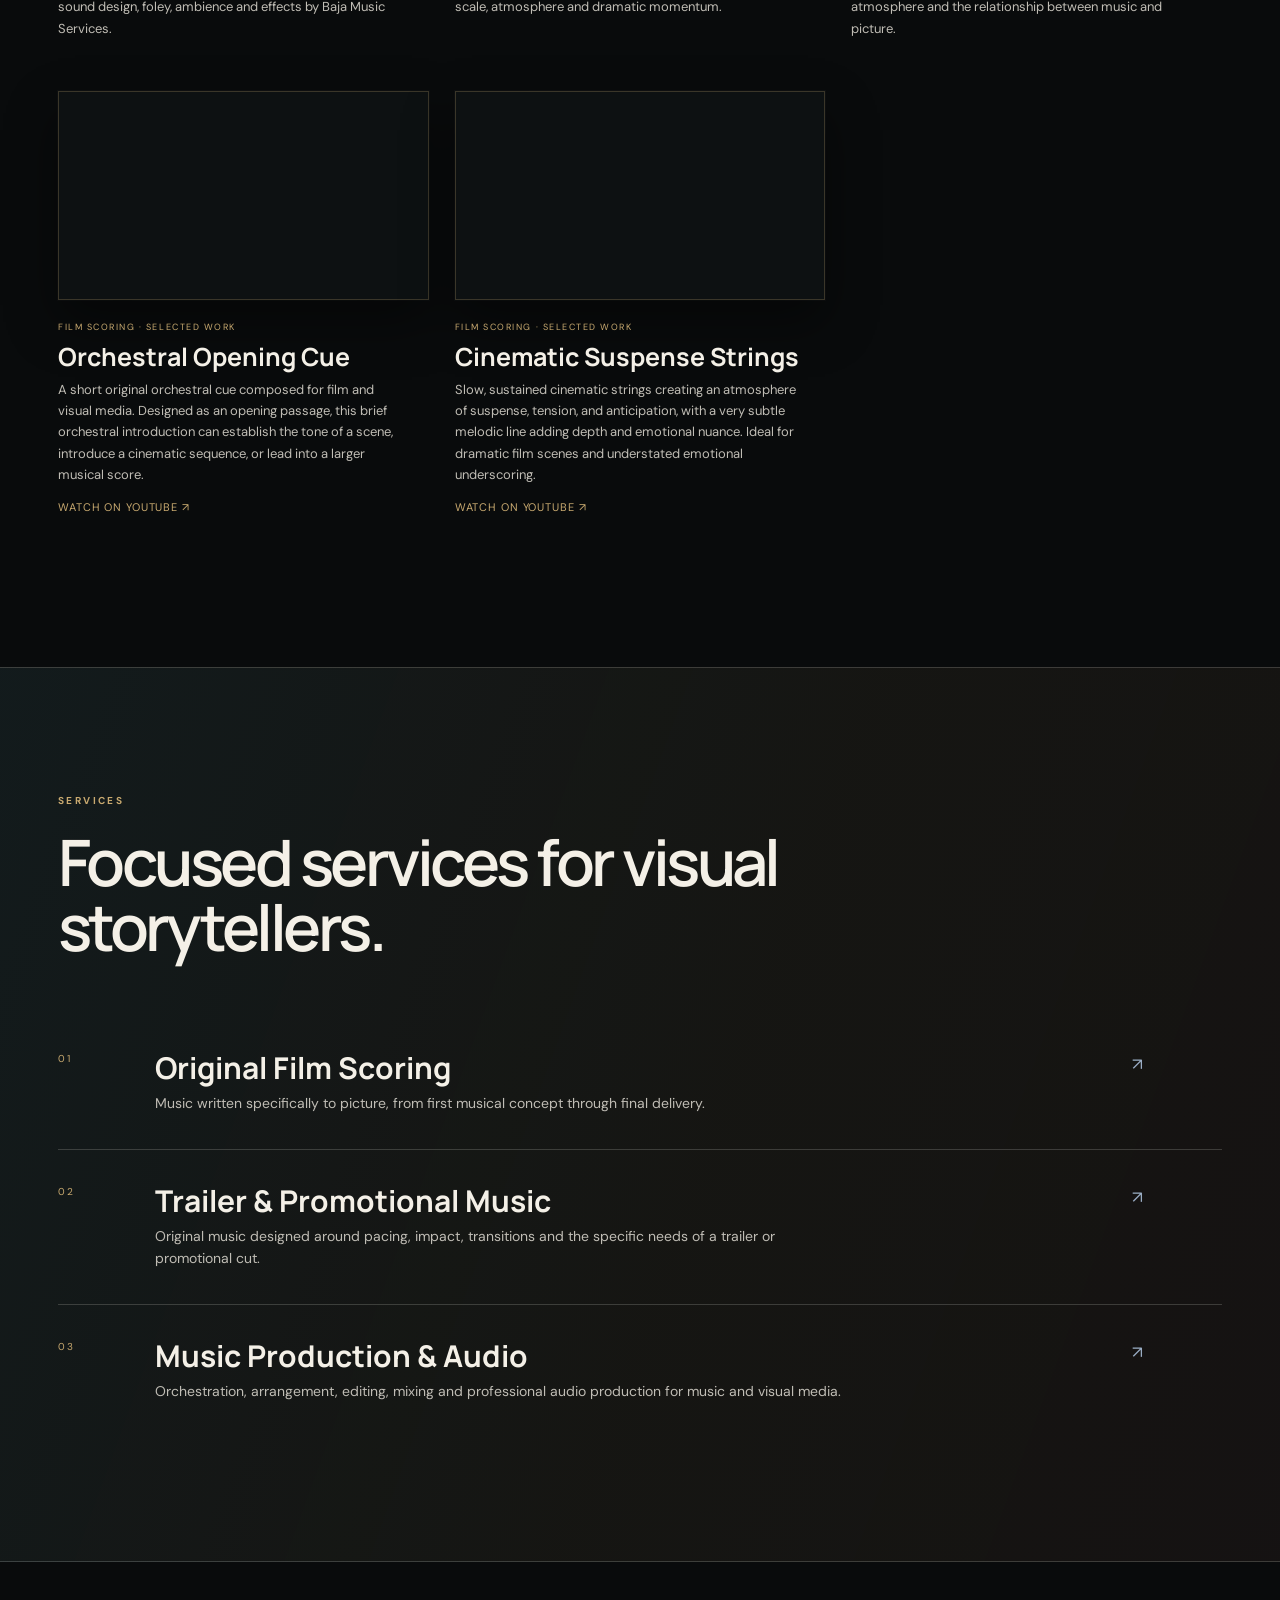
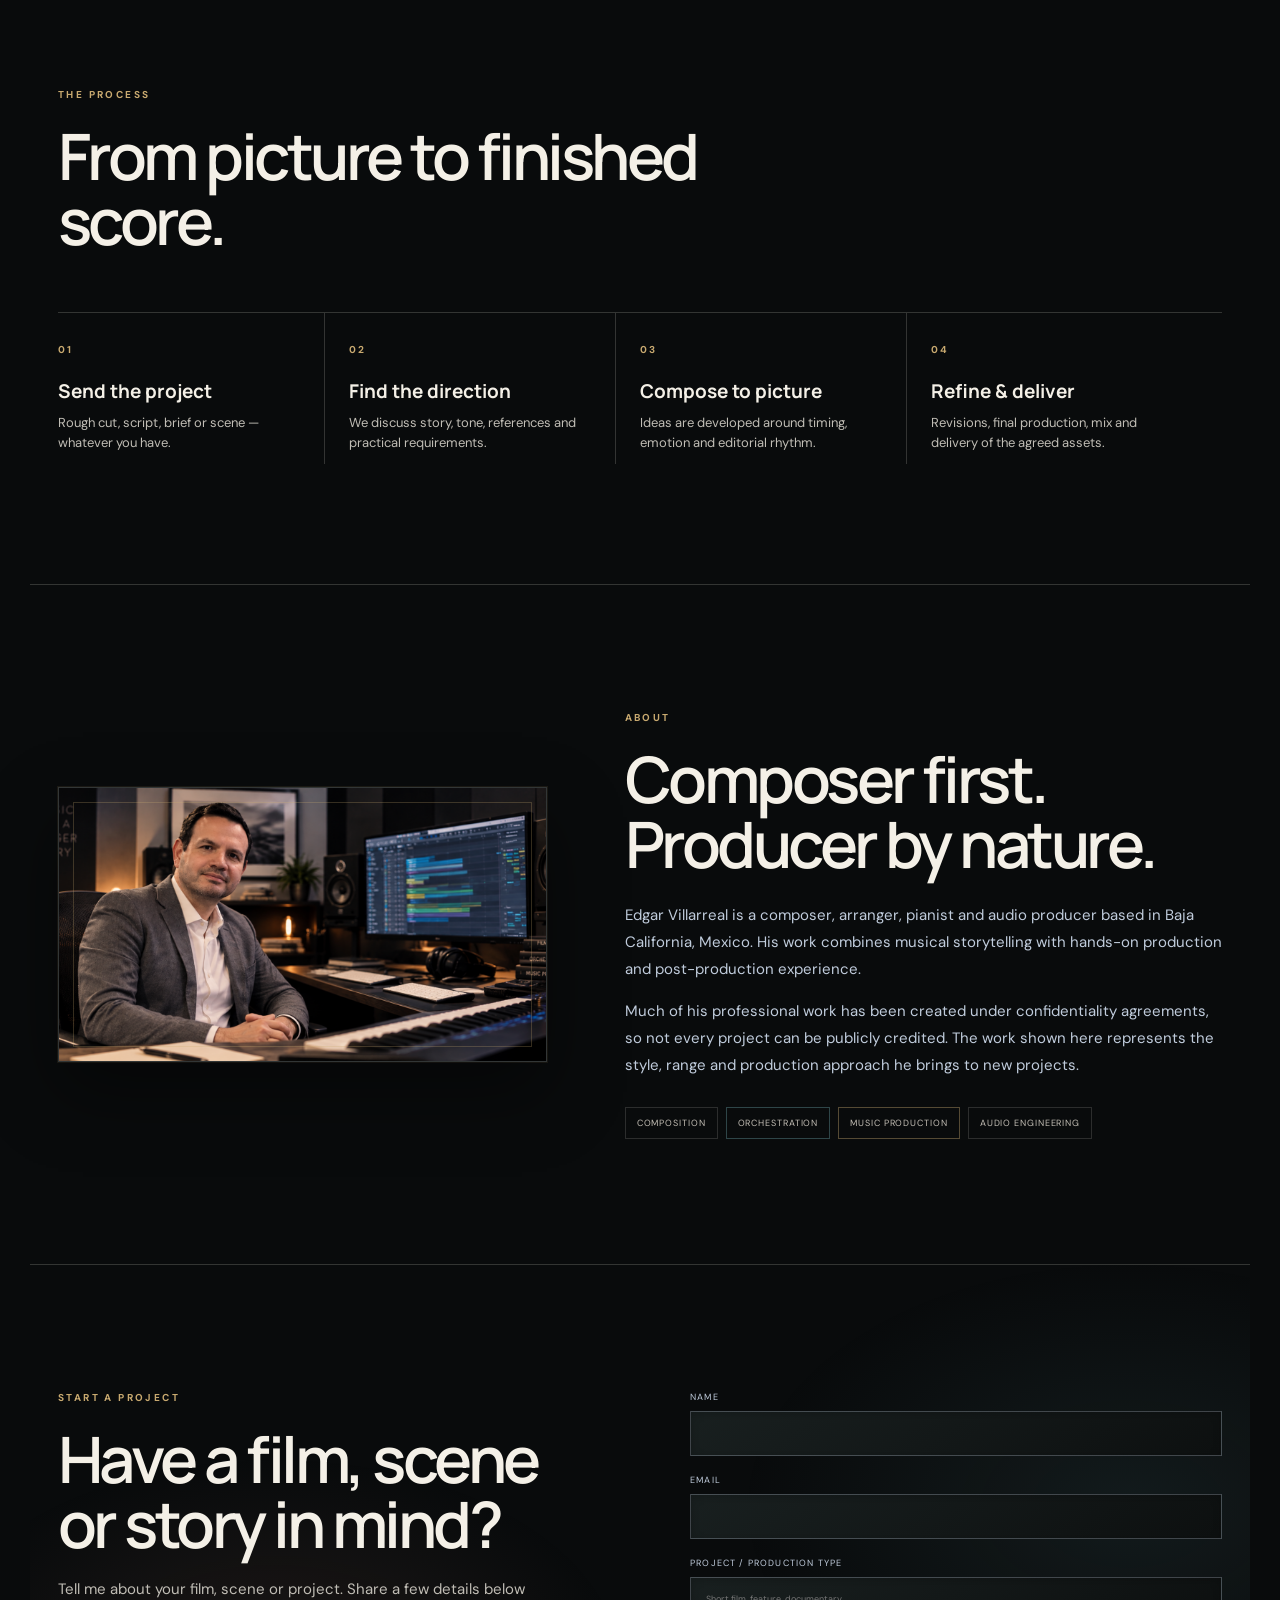
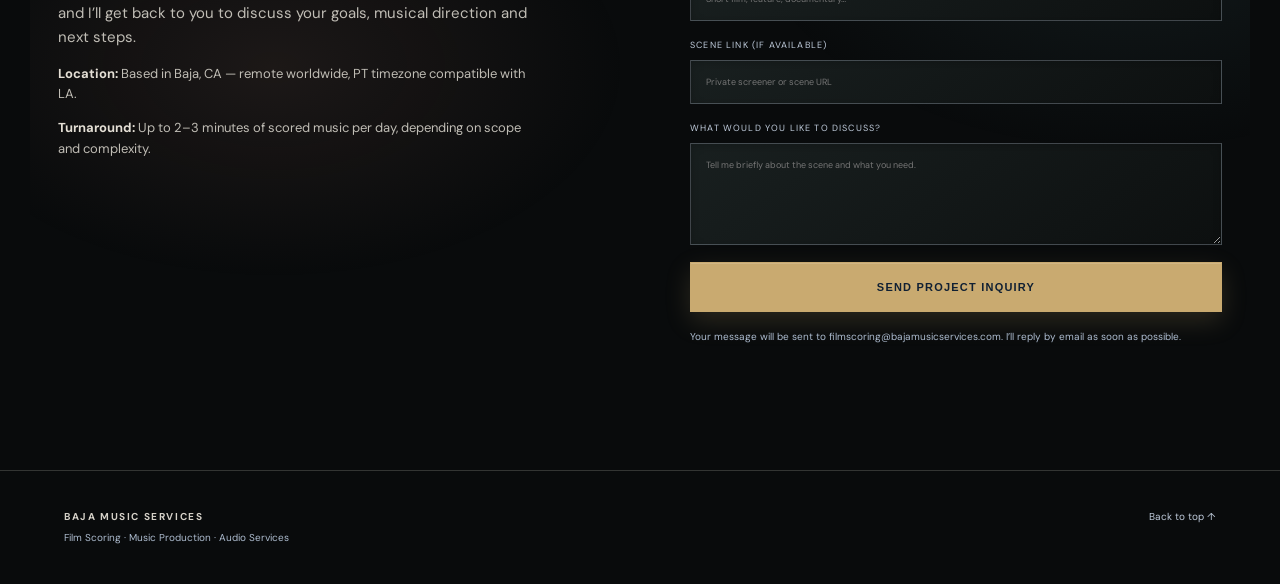
==== commit 95c9b771: "Add files via upload" ====
--- a/index.html
+++ b/index.html
@@ -2,18 +2,18 @@
 <html lang="en">
 <head>
 <meta charset="utf-8"><meta name="viewport" content="width=device-width,initial-scale=1">
-<title>Edgar Villarreal | Film Composer & Music Producer</title>
-<meta name="description" content="Original music for film, documentaries, trailers and visual media by composer and music producer Edgar Villarreal.">
-<meta property="og:title" content="Edgar Villarreal | Film Composer & Music Producer">
+<title>Baja Music Services | Film Scoring & Music Production</title>
+<meta name="description" content="Original music for film, documentaries, trailers and visual media by Baja Music Services.">
+<meta property="og:title" content="Baja Music Services | Film Scoring & Music Production">
 <meta property="og:description" content="Original music for film, documentaries, trailers and visual media.">
 <meta property="og:type" content="website">
 <link rel="stylesheet" href="css/styles.css">
 </head>
 <body>
 <header class="site-header">
-  <a class="brand" href="#top"><span>BAJA MUSIC SERVICES</span><small>EDGAR VILLARREAL</small></a>
+  <a class="brand" href="#top"><span>BAJA MUSIC SERVICES</span><small>FILM SCORING · MUSIC PRODUCTION</small></a>
   <button class="menu-toggle" aria-label="Open menu">☰</button>
-  <nav class="nav"><a href="#work">Work</a><a href="#services">Services</a><a href="#about">About</a><a href="#contact" class="nav-cta">Start a Project</a></nav>
+  <nav class="nav"><a href="#work">Work</a><a href="#services">Services</a><a href="#about">About</a><a href="#contact" class="nav-cta">Contact</a></nav>
 </header>
 <main id="top">
 <section class="hero">
@@ -29,7 +29,7 @@
     <span>— Edgar Villarreal</span>
   </div>
 </section>
-<section class="proof"><div><strong>EFFICIENT</strong><span>workflow from concept to final delivery</span></div><div><strong>FILM</strong><span>scoring, documentary & visual media</span></div><div><strong>REMOTE</strong><span>professional collaboration worldwide</span></div></section>
+<section class="proof"><div><strong>EFFICIENT</strong><span>workflow from concept to final delivery</span></div><div><strong>FILM</strong><span>scoring, documentary & visual media</span></div><div><strong>REMOTE</strong><span>professional collaboration worldwide</span></div><div><strong>BAJA, CA</strong><span>remote worldwide · LA / PT timezone compatible</span></div><div><strong>TURNAROUND</strong><span>up to 2–3 minutes of scored music per day*</span></div></section>
 <section id="work" class="section work"><div class="section-head"><p class="eyebrow">SELECTED WORK</p><h2>A few ways the music can move a scene.</h2></div>
   <div class="youtube-grid">
     <article class="youtube-card">
@@ -67,6 +67,31 @@
       <h3>The Neon Cross</h3>
       <p>A drama trailer rescore focused on emotional tension, atmosphere and the relationship between music and picture.</p>
     </article>
+    <article class="youtube-card">
+      <div class="youtube-media">
+        <iframe title="Orchestral Opening Cue | Cinematic Film Score"
+          src="https://www.youtube.com/embed/eomJtR4bHt8"
+          frameborder="0" allow="accelerometer; autoplay; clipboard-write; encrypted-media; gyroscope; picture-in-picture; web-share"
+          allowfullscreen loading="lazy"></iframe>
+      </div>
+      <span class="tag">FILM SCORING · SELECTED WORK</span>
+      <h3>Orchestral Opening Cue</h3>
+      <p>A short original orchestral cue composed for film and visual media. Designed as an opening passage, this brief orchestral introduction can establish the tone of a scene, introduce a cinematic sequence, or lead into a larger musical score.</p>
+      <p class="watch-link"><a href="https://youtu.be/eomJtR4bHt8" target="_blank" rel="noopener">Watch on YouTube ↗</a></p>
+    </article>
+
+    <article class="youtube-card">
+      <div class="youtube-media">
+        <iframe title="Cinematic Suspense Strings | Slow Tension Cue"
+          src="https://www.youtube.com/embed/bFBandA8kH8"
+          frameborder="0" allow="accelerometer; autoplay; clipboard-write; encrypted-media; gyroscope; picture-in-picture; web-share"
+          allowfullscreen loading="lazy"></iframe>
+      </div>
+      <span class="tag">FILM SCORING · SELECTED WORK</span>
+      <h3>Cinematic Suspense Strings</h3>
+      <p>Slow, sustained cinematic strings creating an atmosphere of suspense, tension, and anticipation, with a very subtle melodic line adding depth and emotional nuance. Ideal for dramatic film scenes and understated emotional underscoring.</p>
+      <p class="watch-link"><a href="https://youtu.be/bFBandA8kH8" target="_blank" rel="noopener">Watch on YouTube ↗</a></p>
+    </article>
   </div>
 </section>
 <section id="services" class="section services"><div class="section-head"><p class="eyebrow">SERVICES</p><h2>Focused services for visual storytellers.</h2></div>
@@ -79,8 +104,8 @@
 <section id="about" class="section about"><div class="about-image">
     <img src="assets/edgar-villarreal-profile.png" alt="Edgar Villarreal in his music studio">
   </div><div><p class="eyebrow">ABOUT</p><h2>Composer first. Producer by nature.</h2><p>Edgar Villarreal is a composer, arranger, pianist and audio producer based in Baja California, Mexico. His work combines musical storytelling with hands-on production and post-production experience.</p><p>Much of his professional work has been created under confidentiality agreements, so not every project can be publicly credited. The work shown here represents the style, range and production approach he brings to new projects.</p><div class="credits"><span>Composition</span><span>Orchestration</span><span>Music Production</span><span>Audio Engineering</span></div></div></section>
-<section id="contact" class="section contact"><div><p class="eyebrow">START A PROJECT</p><h2>Have a film, scene or story in mind?</h2><p>Tell me what you're working on. A short brief is enough to start the conversation.</p></div><form action="https://formsubmit.co/filmscoring@bajamusicservices.com" method="POST"><input type="hidden" name="_subject" value="New Baja Music Services project inquiry"><input type="hidden" name="_captcha" value="false"><label>Name<input name="name" required></label><label>Email<input type="email" name="email" required></label><label>Project / production type<input name="project"></label><label>Tell me about the project<textarea name="message" rows="6" required></textarea></label><button class="button primary" type="submit">Send Project Inquiry</button><p class="form-note">Inquiries are delivered to filmscoring@bajamusicservices.com.</p></form></section>
+<section id="contact" class="section contact"><div><p class="eyebrow">START A PROJECT</p><h2>Have a film, scene or story in mind?</h2><p>Tell me about your film, scene or project. Share a few details below and I’ll get back to you to discuss your goals, musical direction and next steps.</p><p class="contact-meta"><strong>Location:</strong> Based in Baja, CA — remote worldwide, PT timezone compatible with LA.</p><p class="contact-meta"><strong>Turnaround:</strong> Up to 2–3 minutes of scored music per day, depending on scope and complexity.</p></div><form action="https://formsubmit.co/filmscoring@bajamusicservices.com" method="POST"><input type="hidden" name="_subject" value="Project inquiry — Baja Music Services"><input type="hidden" name="_captcha" value="false"><label>Name<input name="name" required></label><label>Email<input type="email" name="email" required></label><label>Project / production type<input name="project" placeholder="Short film, feature, documentary…"></label><label>Scene link (if available)<input type="url" name="scene_link" placeholder="Private screener or scene URL"></label><label>What would you like to discuss?<textarea name="message" rows="5" placeholder="Tell me briefly about the scene and what you need." required></textarea></label><button class="button primary" type="submit">Send Project Inquiry</button><p class="form-note">Your message will be sent to filmscoring@bajamusicservices.com. I’ll reply by email as soon as possible.</p></form></section>
 </main>
-<footer><div><strong>BAJA MUSIC SERVICES</strong><span>Edgar Villarreal · Film Composer & Music Producer</span></div><div><a href="#top">Back to top ↑</a></div></footer>
+<footer><div><strong>BAJA MUSIC SERVICES</strong><span>Film Scoring · Music Production · Audio Services</span></div><div><a href="#top">Back to top ↑</a></div></footer>
 <script src="js/main.js"></script>
 </body></html>
--- a/css/styles.css
+++ b/css/styles.css
@@ -1,17 +1,32 @@
 @import url('https://fonts.googleapis.com/css2?family=DM+Sans:wght@400;500;600;700&family=Manrope:wght@400;500;600;700&display=swap');
-:root{--bg:#090b0c;--panel:#101416;--panel2:#141a1b;--text:#f4f0e7;--muted:#aaa79f;--soft:#d2cec5;--line:rgba(244,240,231,.12);--gold:#c9aa70;--petrol:#4d777b;--brown:#76544b;--max:1220px}
-*{box-sizing:border-box}html{scroll-behavior:smooth}body{margin:0;background:var(--bg);color:var(--text);font-family:'DM Sans',ui-sans-serif,system-ui,sans-serif;line-height:1.6;overflow-x:hidden}body:before{content:"";position:fixed;inset:0;pointer-events:none;z-index:-1;background:radial-gradient(900px 500px at 85% 0%,rgba(77,119,123,.12),transparent 70%),radial-gradient(800px 500px at 5% 55%,rgba(118,84,75,.08),transparent 70%)}a{color:inherit;text-decoration:none}
-.site-header{height:82px;border-bottom:1px solid var(--line);display:flex;align-items:center;justify-content:space-between;padding:0 max(5vw,28px);position:sticky;top:0;background:rgba(9,11,12,.78);backdrop-filter:blur(18px);z-index:20}.brand{display:flex;flex-direction:column;gap:3px;letter-spacing:.17em;font-weight:700;font-size:12px}.brand small{letter-spacing:.2em;color:#817f79;font-size:9px}.nav{display:flex;align-items:center;gap:30px;font-size:12px}.nav a{color:#d2cec5;transition:.25s}.nav a:hover{color:var(--gold)}.nav-cta{border:1px solid rgba(201,170,112,.55);padding:10px 16px;border-radius:999px}.nav-cta:hover{background:var(--gold);color:#101010!important}.menu-toggle{display:none;background:none;border:0;color:var(--text);font-size:22px}
-.hero{max-width:var(--max);margin:auto;padding:110px 28px 92px;display:grid;grid-template-columns:1.08fr .92fr;gap:80px;align-items:center;min-height:720px;position:relative}.hero:after{content:"";position:absolute;width:380px;height:380px;right:-80px;top:110px;border-radius:50%;border:1px solid rgba(201,170,112,.10);box-shadow:0 0 0 55px rgba(201,170,112,.025),0 0 0 110px rgba(77,119,123,.018);pointer-events:none}.hero-copy{position:relative;z-index:1}.eyebrow{font-size:10px;letter-spacing:.24em;color:var(--gold);font-weight:700;margin:0 0 20px;text-transform:uppercase}.dot{color:var(--petrol);padding:0 5px}.hero h1{font-family:Manrope,ui-sans-serif,sans-serif;font-size:clamp(56px,7.5vw,102px);line-height:.92;letter-spacing:-.065em;margin:0 0 30px;font-weight:600}.hero h1 em{font-family:Georgia,serif;font-weight:400;letter-spacing:-.045em;color:#e3ded4}.lead{font-size:18px;line-height:1.7;max-width:670px;color:#bbb8b0}.actions{display:flex;gap:12px;margin-top:36px;flex-wrap:wrap}.button{display:inline-flex;justify-content:center;align-items:center;min-height:50px;padding:0 22px;border:1px solid rgba(244,240,231,.24);font-size:11px;letter-spacing:.11em;text-transform:uppercase;font-weight:700;cursor:pointer;transition:.25s}.primary{background:var(--text);color:#111;border-color:var(--text)}.primary:hover{background:var(--gold);border-color:var(--gold)}.secondary{background:rgba(255,255,255,.02)}.secondary:hover{border-color:var(--gold);color:var(--gold)}
-.hero-statement{position:relative;z-index:1;border:1px solid var(--line);padding:58px 52px;background:linear-gradient(145deg,rgba(24,31,31,.88),rgba(13,15,16,.95));box-shadow:0 35px 90px rgba(0,0,0,.25)}.hero-statement:before{content:"";position:absolute;left:-1px;top:34px;height:70px;width:2px;background:linear-gradient(var(--gold),transparent)}.statement-mark{font-family:Georgia,serif;font-size:78px;line-height:.55;color:var(--gold);opacity:.85}.hero-statement p{font-family:Georgia,serif;font-size:clamp(25px,3vw,38px);line-height:1.18;margin:35px 0 24px}.hero-statement span{font-size:10px;letter-spacing:.16em;text-transform:uppercase;color:#85827c}
-.proof{border-top:1px solid var(--line);border-bottom:1px solid var(--line);display:grid;grid-template-columns:repeat(3,1fr);padding:24px max(5vw,28px);gap:30px;background:rgba(16,20,22,.42)}.proof div{display:flex;align-items:baseline;gap:14px}.proof strong{font-size:15px;letter-spacing:.12em}.proof span{font-size:10px;color:#89867f;text-transform:uppercase;letter-spacing:.09em}.proof div:nth-child(2) strong{color:var(--petrol)}.proof div:nth-child(3) strong{color:var(--gold)}
+:root{--bg:#090b0c;--panel:#101416;--panel2:#141a1b;--text:#f4f0e7;--muted:#c0bdb5;--soft:#e4dfd5;--line:rgba(244,240,231,.18);--gold:#c9aa70;--petrol:#4d777b;--brown:#76544b;--max:1220px}
+*{box-sizing:border-box}html{scroll-behavior:smooth}body{margin:0;background:var(--bg);color:var(--text);font-family:'DM Sans',ui-sans-serif,system-ui,sans-serif;line-height:1.6;overflow-x:hidden}body:before{content:"";position:fixed;inset:0;pointer-events:none;z-index:-1;background:radial-gradient(900px 500px at 85% 0%,rgba(77,119,123,.24),transparent 70%),radial-gradient(800px 500px at 5% 55%,rgba(118,84,75,.20),transparent 70%),radial-gradient(650px 450px at 55% 95%,rgba(201,170,112,.10),transparent 70%)}a{color:inherit;text-decoration:none}
+.site-header{height:82px;border-bottom:1px solid var(--line);display:flex;align-items:center;justify-content:space-between;padding:0 max(5vw,28px);position:sticky;top:0;background:rgba(9,11,12,.94);backdrop-filter:blur(18px);z-index:20}.brand{display:flex;flex-direction:column;gap:3px;letter-spacing:.17em;font-weight:700;font-size:12px}.brand small{letter-spacing:.2em;color:#b7c7dc;font-size:9px}.nav{display:flex;align-items:center;gap:30px;font-size:12px}.nav a{color:#e0e8f5;transition:.25s}.nav a:hover{color:var(--gold)}.nav-cta{border:1px solid rgba(201,170,112,.55);padding:10px 16px;border-radius:999px}.nav-cta:hover{background:var(--gold);color:#101010!important}.menu-toggle{display:none;background:none;border:0;color:var(--text);font-size:22px}
+.hero{max-width:var(--max);margin:auto;padding:110px 28px 92px;display:grid;grid-template-columns:1.08fr .92fr;gap:80px;align-items:center;min-height:720px;position:relative}.hero:after{content:"";position:absolute;width:380px;height:380px;right:-80px;top:110px;border-radius:50%;border:1px solid rgba(201,170,112,.10);box-shadow:0 0 0 55px rgba(201,170,112,.025),0 0 0 110px rgba(77,119,123,.018);pointer-events:none}.hero-copy{position:relative;z-index:1}.eyebrow{font-size:10px;letter-spacing:.24em;color:var(--gold);font-weight:700;margin:0 0 20px;text-transform:uppercase}.dot{color:var(--petrol);padding:0 5px}.hero h1{font-family:Manrope,ui-sans-serif,sans-serif;font-size:clamp(56px,7.5vw,102px);line-height:.92;letter-spacing:-.065em;margin:0 0 30px;font-weight:600}.hero h1 em{font-family:Georgia,serif;font-weight:400;letter-spacing:-.045em;color:#e3ded4}.lead{font-size:18px;line-height:1.7;max-width:670px;color:#d3deed}.actions{display:flex;gap:12px;margin-top:36px;flex-wrap:wrap}.button{display:inline-flex;justify-content:center;align-items:center;min-height:50px;padding:0 22px;border:1px solid rgba(222,235,255,.35);font-size:11px;letter-spacing:.11em;text-transform:uppercase;font-weight:700;cursor:pointer;transition:.25s}.primary{background:var(--gold);color:#102033;border-color:var(--gold);box-shadow:0 8px 28px rgba(255,200,87,.16)}.primary:hover{background:#ffe09a;border-color:#ffe09a;transform:translateY(-2px)}.secondary{background:rgba(77,119,123,.15);border-color:rgba(77,217,208,.65);color:#eaffff}.secondary:hover{background:rgba(77,217,208,.16);border-color:var(--petrol);color:#fff}
+.hero-statement{position:relative;z-index:1;border:1px solid var(--line);padding:58px 52px;background:linear-gradient(145deg,rgba(31,43,43,.98),rgba(15,19,19,.99));box-shadow:0 35px 90px rgba(0,0,0,.25)}.hero-statement:before{content:"";position:absolute;left:-1px;top:34px;height:70px;width:2px;background:linear-gradient(var(--gold),transparent)}.statement-mark{font-family:Georgia,serif;font-size:78px;line-height:.55;color:var(--gold);opacity:.85}.hero-statement p{font-family:Georgia,serif;font-size:clamp(25px,3vw,38px);line-height:1.18;margin:35px 0 24px}.hero-statement span{font-size:10px;letter-spacing:.16em;text-transform:uppercase;color:#c0ccdc}
+.proof{border-top:1px solid var(--line);border-bottom:1px solid var(--line);display:grid;grid-template-columns:repeat(5,minmax(0,1fr));padding:24px max(5vw,28px);gap:30px;background:linear-gradient(90deg,rgba(77,119,123,.15),rgba(201,170,112,.09),rgba(118,84,75,.11))}.proof div{display:flex;align-items:baseline;gap:14px}.proof strong{font-size:15px;letter-spacing:.12em}.proof span{font-size:10px;color:#c0ccdc;text-transform:uppercase;letter-spacing:.06em}.proof div:nth-child(2) strong{color:var(--petrol)}.proof div:nth-child(3) strong{color:var(--gold)}
 .section{max-width:var(--max);margin:auto;padding:125px 28px}.section-head{max-width:760px;margin-bottom:58px}.section h2{font-family:Manrope,ui-sans-serif,sans-serif;font-size:clamp(38px,5vw,64px);line-height:1.02;letter-spacing:-.055em;margin:0;font-weight:600}.section-intro{max-width:700px;color:var(--muted);font-size:16px;margin-top:20px}
-.work{position:relative}.work:before{content:"01";position:absolute;right:28px;top:80px;font-size:11px;letter-spacing:.18em;color:#484944}.youtube-grid{display:grid;grid-template-columns:repeat(3,1fr);gap:26px}.youtube-card{position:relative}.youtube-media{aspect-ratio:16/9;background:#0d1112;overflow:hidden;border:1px solid rgba(244,240,231,.12);box-shadow:0 20px 45px rgba(0,0,0,.25);transition:.3s}.youtube-card:hover .youtube-media{transform:translateY(-4px);border-color:rgba(201,170,112,.45);box-shadow:0 25px 55px rgba(0,0,0,.34)}.youtube-media iframe{display:block;width:100%;height:100%;border:0}.youtube-card .tag{display:block;font-size:9px;letter-spacing:.17em;color:var(--gold);margin-top:20px}.youtube-card h3{font-family:Manrope,sans-serif;font-size:25px;line-height:1.1;margin:9px 0 8px}.youtube-card p{color:var(--muted);font-size:13px;line-height:1.65;margin:0;max-width:95%}
-.services{border-top:1px solid var(--line);border-bottom:1px solid var(--line);max-width:none;padding-left:max(calc((100% - var(--max))/2 + 28px),28px);padding-right:max(calc((100% - var(--max))/2 + 28px),28px);background:linear-gradient(90deg,rgba(77,119,123,.035),transparent 55%)}.service-list article{display:grid;grid-template-columns:72px 1fr 90px;gap:25px;border-top:1px solid var(--line);padding:34px 0;align-items:start;transition:.25s}.service-list article:first-child{border-top:0}.service-list article:after{content:"↗";font-size:17px;color:#555;transition:.25s}.service-list article:hover:after{color:var(--gold);transform:translate(3px,-3px)}.service-list span{font-size:10px;color:var(--gold);letter-spacing:.15em}.service-list h3{font-family:Manrope,sans-serif;font-size:30px;line-height:1.1;margin:0 0 8px}.service-list p{color:var(--muted);font-size:14px;max-width:700px;margin:0}
+.work{position:relative}.work:before{content:"01";position:absolute;right:28px;top:80px;font-size:11px;letter-spacing:.18em;color:#8fa5bf}.youtube-grid{display:grid;grid-template-columns:repeat(3,1fr);gap:26px}.youtube-card{position:relative}.youtube-media{aspect-ratio:16/9;background:#0d1112;overflow:hidden;border:1px solid rgba(244,240,231,.12);box-shadow:0 20px 45px rgba(0,0,0,.25);transition:.3s}.youtube-card:hover .youtube-media{transform:translateY(-4px);border-color:rgba(201,170,112,.45);box-shadow:0 25px 55px rgba(0,0,0,.34)}.youtube-media iframe{display:block;width:100%;height:100%;border:0}.youtube-card .tag{display:block;font-size:9px;letter-spacing:.17em;color:var(--gold);margin-top:20px}.youtube-card h3{font-family:Manrope,sans-serif;font-size:25px;line-height:1.1;margin:9px 0 8px}.youtube-card p{color:var(--muted);font-size:13px;line-height:1.65;margin:0 0 8px;max-width:95%}.youtube-card .watch-link{margin-top:12px;font-size:11px;letter-spacing:.08em;text-transform:uppercase}.youtube-card .watch-link a{color:var(--gold)}.youtube-card .watch-link a:hover{text-decoration:underline}
+.services{border-top:1px solid var(--line);border-bottom:1px solid var(--line);max-width:none;padding-left:max(calc((100% - var(--max))/2 + 28px),28px);padding-right:max(calc((100% - var(--max))/2 + 28px),28px);background:linear-gradient(110deg,rgba(77,119,123,.15),rgba(201,170,112,.065) 55%,rgba(118,84,75,.11))}.service-list article{display:grid;grid-template-columns:72px 1fr 90px;gap:25px;border-top:1px solid var(--line);padding:34px 0;align-items:start;transition:.25s}.service-list article:first-child{border-top:0}.service-list article:after{content:"↗";font-size:17px;color:#9aadc4;transition:.25s}.service-list article:hover:after{color:var(--gold);transform:translate(3px,-3px)}.service-list span{font-size:10px;color:var(--gold);letter-spacing:.15em}.service-list h3{font-family:Manrope,sans-serif;font-size:30px;line-height:1.1;margin:0 0 8px}.service-list p{color:var(--muted);font-size:14px;max-width:700px;margin:0}
 .process{padding-bottom:120px}.steps{display:grid;grid-template-columns:repeat(4,1fr);gap:0;border-top:1px solid var(--line)}.steps>div{border-right:1px solid var(--line);padding:22px 24px 10px 0;margin-right:24px}.steps>div:last-child{border-right:0}.steps b{font-size:10px;color:var(--gold);letter-spacing:.16em}.steps h3{font-family:Manrope,sans-serif;font-size:19px;margin:16px 0 6px}.steps p{color:var(--muted);font-size:13px;margin:0}
-.about{display:grid;grid-template-columns:.9fr 1.1fr;gap:78px;align-items:center;border-top:1px solid var(--line)}.about-image{overflow:hidden;aspect-ratio:16/9;background:#121718;border:1px solid rgba(244,240,231,.14);box-shadow:0 28px 65px rgba(0,0,0,.3);position:relative}.about-image:after{content:"";position:absolute;inset:14px;border:1px solid rgba(201,170,112,.25);pointer-events:none}.about-image img{display:block;width:100%;height:100%;object-fit:cover;object-position:center center}.about h2{margin-bottom:25px}.about p:not(.eyebrow){color:#aaa79f;font-size:15px;line-height:1.8}.credits{display:flex;flex-wrap:wrap;gap:8px;margin-top:28px}.credits span{border:1px solid rgba(244,240,231,.15);padding:8px 11px;font-size:9px;letter-spacing:.1em;text-transform:uppercase;color:#c3beb5}.credits span:nth-child(2){border-color:rgba(77,119,123,.55)}.credits span:nth-child(3){border-color:rgba(201,170,112,.4)}
-.contact{border-top:1px solid var(--line);display:grid;grid-template-columns:1fr 1fr;gap:100px;background:radial-gradient(500px 300px at 20% 50%,rgba(118,84,75,.07),transparent 70%)}.contact h2{margin-bottom:20px}.contact>div>p:not(.eyebrow){color:var(--muted);max-width:480px;font-size:15px}form{display:grid;gap:17px}label{font-size:9px;text-transform:uppercase;letter-spacing:.13em;color:#99968f}input,textarea{display:block;width:100%;margin-top:7px;background:rgba(16,20,22,.8);border:1px solid rgba(244,240,231,.14);color:white;padding:14px 15px;font:inherit;outline:none;transition:.25s}input:focus,textarea:focus{border-color:var(--gold);box-shadow:0 0 0 3px rgba(201,170,112,.06)}textarea{resize:vertical}.form-note{font-size:10px!important;color:#6f6d68!important;margin:0}
-footer{border-top:1px solid var(--line);padding:38px max(5vw,28px);display:flex;justify-content:space-between;gap:20px;color:#777;font-size:10px}footer div{display:flex;flex-direction:column;gap:5px}footer strong{color:#d5d1c8;font-size:10px;letter-spacing:.16em}footer a{color:#999;transition:.2s}footer a:hover{color:var(--gold)}
+.about{display:grid;grid-template-columns:.9fr 1.1fr;gap:78px;align-items:center;border-top:1px solid var(--line)}.about-image{overflow:hidden;aspect-ratio:16/9;background:#121718;border:1px solid rgba(244,240,231,.14);box-shadow:0 28px 65px rgba(0,0,0,.3);position:relative}.about-image:after{content:"";position:absolute;inset:14px;border:1px solid rgba(201,170,112,.25);pointer-events:none}.about-image img{display:block;width:100%;height:100%;object-fit:cover;object-position:center center}.about h2{margin-bottom:25px}.about p:not(.eyebrow){color:#c0ccdc;font-size:15px;line-height:1.8}.credits{display:flex;flex-wrap:wrap;gap:8px;margin-top:28px}.credits span{border:1px solid rgba(244,240,231,.15);padding:8px 11px;font-size:9px;letter-spacing:.1em;text-transform:uppercase;color:#c3beb5}.credits span:nth-child(2){border-color:rgba(77,119,123,.55)}.credits span:nth-child(3){border-color:rgba(201,170,112,.4)}
+.contact{border-top:1px solid var(--line);display:grid;grid-template-columns:1fr 1fr;gap:100px;background:radial-gradient(500px 300px at 20% 50%,rgba(118,84,75,.18),transparent 70%),radial-gradient(550px 350px at 90% 30%,rgba(77,119,123,.15),transparent 70%)}.contact h2{margin-bottom:20px}.contact>div>p:not(.eyebrow){color:var(--muted);max-width:480px;font-size:15px}.contact .contact-meta{font-size:13px!important}.contact .contact-meta strong{color:var(--soft)}form{display:grid;gap:17px}label{font-size:9px;text-transform:uppercase;letter-spacing:.13em;color:#c0ccdc}input,textarea{display:block;width:100%;margin-top:7px;background:linear-gradient(145deg,rgba(25,32,32,.98),rgba(13,16,16,.99));border:1px solid rgba(222,235,255,.24);color:white;padding:14px 15px;font:inherit;outline:none;transition:.25s}input:focus,textarea:focus{border-color:var(--gold);box-shadow:0 0 0 3px rgba(201,170,112,.06)}textarea{resize:vertical}.form-note{font-size:10px!important;color:#aebdd0!important;margin:0}
+footer{border-top:1px solid var(--line);padding:38px max(5vw,28px);display:flex;justify-content:space-between;gap:20px;color:#aebdd0;font-size:10px}footer div{display:flex;flex-direction:column;gap:5px}footer strong{color:#d5d1c8;font-size:10px;letter-spacing:.16em}footer a{color:#c0ccdc;transition:.2s}footer a:hover{color:var(--gold)}
+@media(max-width:1100px){.proof{grid-template-columns:repeat(3,minmax(0,1fr))}.proof div{align-items:flex-start;flex-direction:column;gap:4px}}
 @media(max-width:950px){.hero{grid-template-columns:1fr;gap:55px}.hero-statement{max-width:700px}.youtube-grid{grid-template-columns:1fr}.youtube-card{max-width:720px}.steps{grid-template-columns:1fr 1fr;gap:30px}.steps>div{border-right:0;border-bottom:1px solid var(--line);padding-bottom:25px;margin-right:0}.about{grid-template-columns:1fr;gap:45px}.about-image{max-width:850px}.contact{gap:55px}}
-@media(max-width:800px){.nav{display:none}.menu-toggle{display:block}.hero{padding:75px 22px 70px;min-height:auto}.hero:after{display:none}.hero-statement{padding:42px 30px}.proof{grid-template-columns:1fr;padding:22px}.section{padding:88px 22px}.services{padding-left:22px;padding-right:22px}.service-list article{grid-template-columns:48px 1fr 35px;gap:12px}.service-list h3{font-size:24px}.contact{grid-template-columns:1fr}.work:before{display:none}}
+@media(max-width:800px){.proof{grid-template-columns:1fr 1fr}.nav{display:none}.menu-toggle{display:block}.hero{padding:75px 22px 70px;min-height:auto}.hero:after{display:none}.hero-statement{padding:42px 30px}.proof{grid-template-columns:1fr;padding:22px}.section{padding:88px 22px}.services{padding-left:22px;padding-right:22px}.service-list article{grid-template-columns:48px 1fr 35px;gap:12px}.service-list h3{font-size:24px}.contact{grid-template-columns:1fr}.work:before{display:none}}
 @media(max-width:520px){.hero h1{font-size:52px}.lead{font-size:16px}.actions .button{width:100%}.steps{grid-template-columns:1fr}.hero-statement p{font-size:27px}.section h2{font-size:40px}.youtube-card h3{font-size:23px}.about-image{aspect-ratio:16/10}.service-list article{grid-template-columns:35px 1fr 20px}.service-list article:after{font-size:14px}footer{flex-direction:column}}
+
+/* Refined depth and contrast, preserving the original charcoal, muted teal, bronze and warm gold palette */
+.site-header{box-shadow:0 8px 28px rgba(0,0,0,.24)}
+.hero-statement{box-shadow:0 32px 85px rgba(0,0,0,.42),inset 0 1px 0 rgba(244,240,231,.07)}
+.button{box-shadow:0 8px 22px rgba(0,0,0,.20)}
+.primary{box-shadow:0 9px 26px rgba(201,170,112,.18),inset 0 1px 0 rgba(255,255,255,.14)}
+.youtube-media{border-color:rgba(201,170,112,.24);box-shadow:0 22px 48px rgba(0,0,0,.42),0 0 0 1px rgba(244,240,231,.025)}
+.youtube-card{padding-bottom:18px}
+.youtube-card:hover .youtube-media{border-color:rgba(201,170,112,.68);box-shadow:0 28px 58px rgba(0,0,0,.52)}
+.service-list article{position:relative}
+.service-list article:hover{background:linear-gradient(90deg,rgba(77,119,123,.10),transparent 75%)}
+.about-image{box-shadow:0 30px 70px rgba(0,0,0,.42),0 0 0 1px rgba(201,170,112,.10)}
+input,textarea{box-shadow:inset 0 2px 8px rgba(0,0,0,.20)}
+input:focus,textarea:focus{border-color:var(--gold);box-shadow:0 0 0 3px rgba(201,170,112,.13),inset 0 2px 8px rgba(0,0,0,.15)}
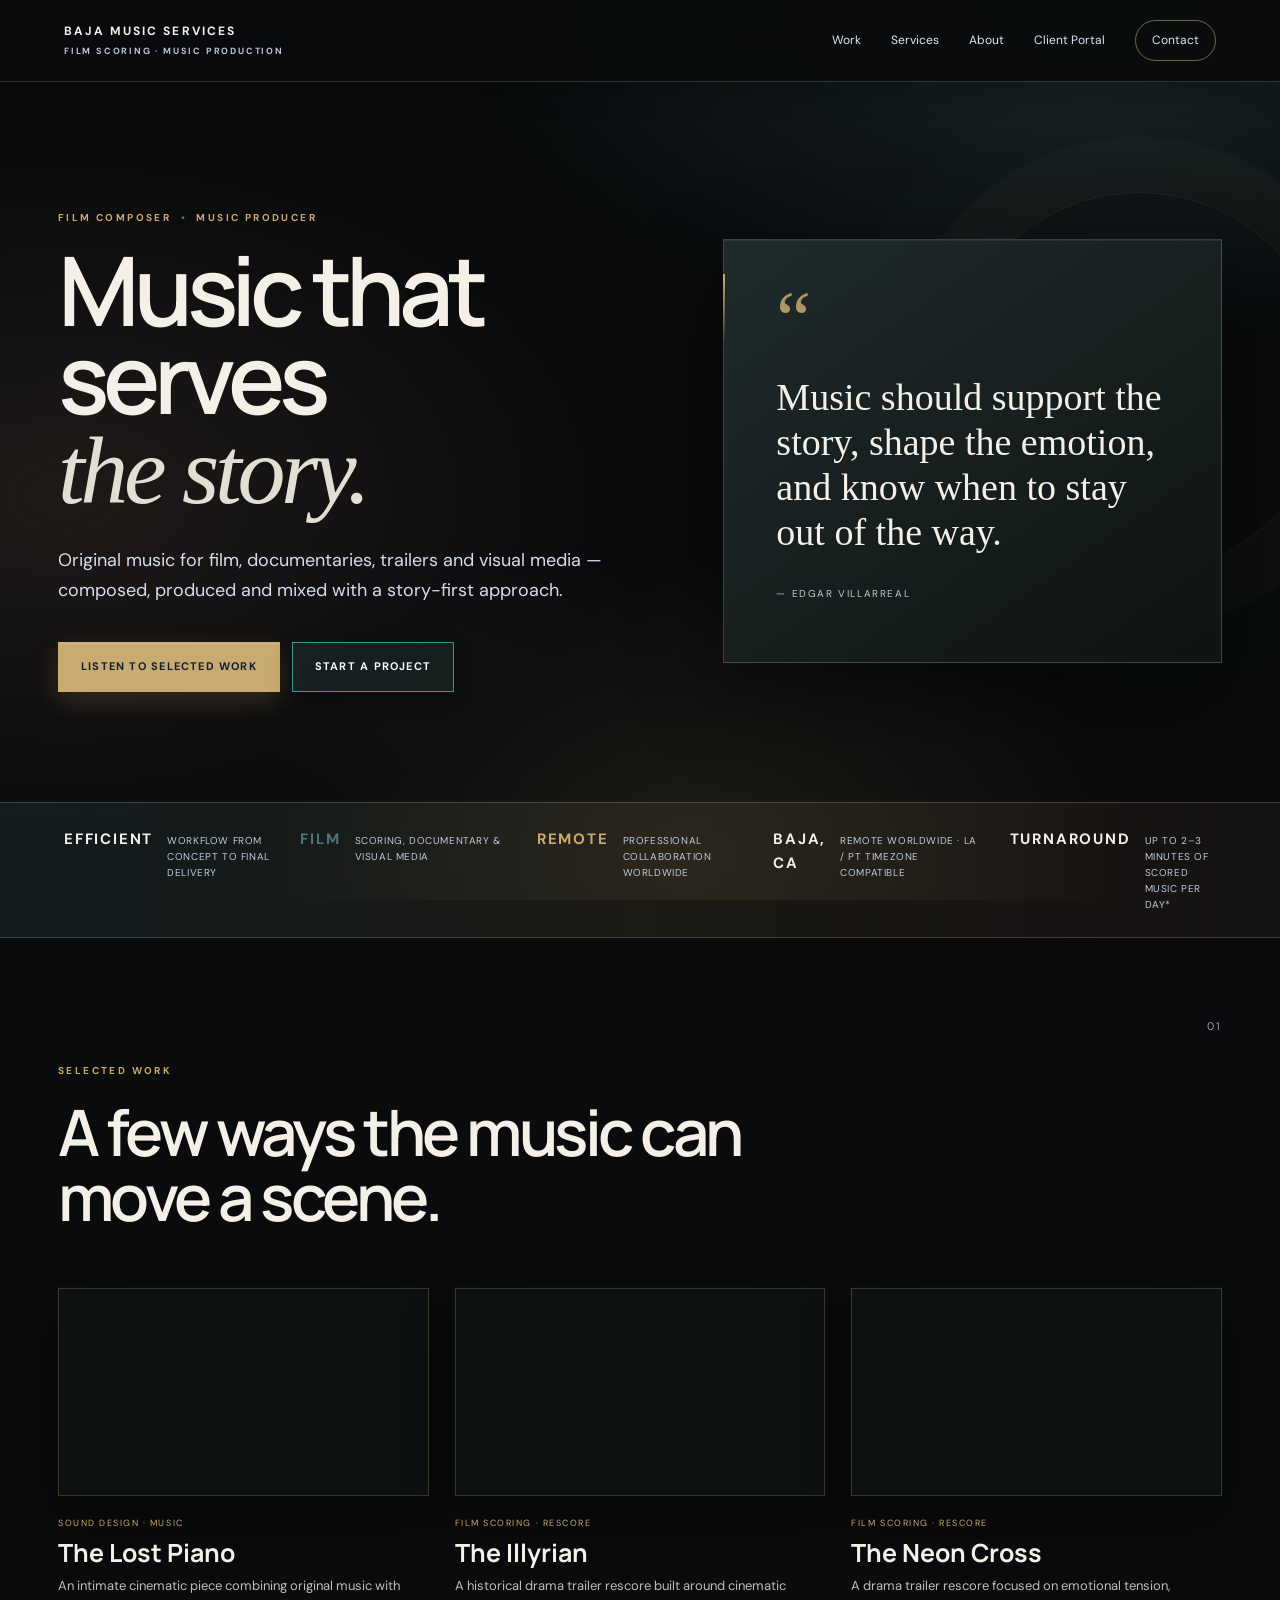
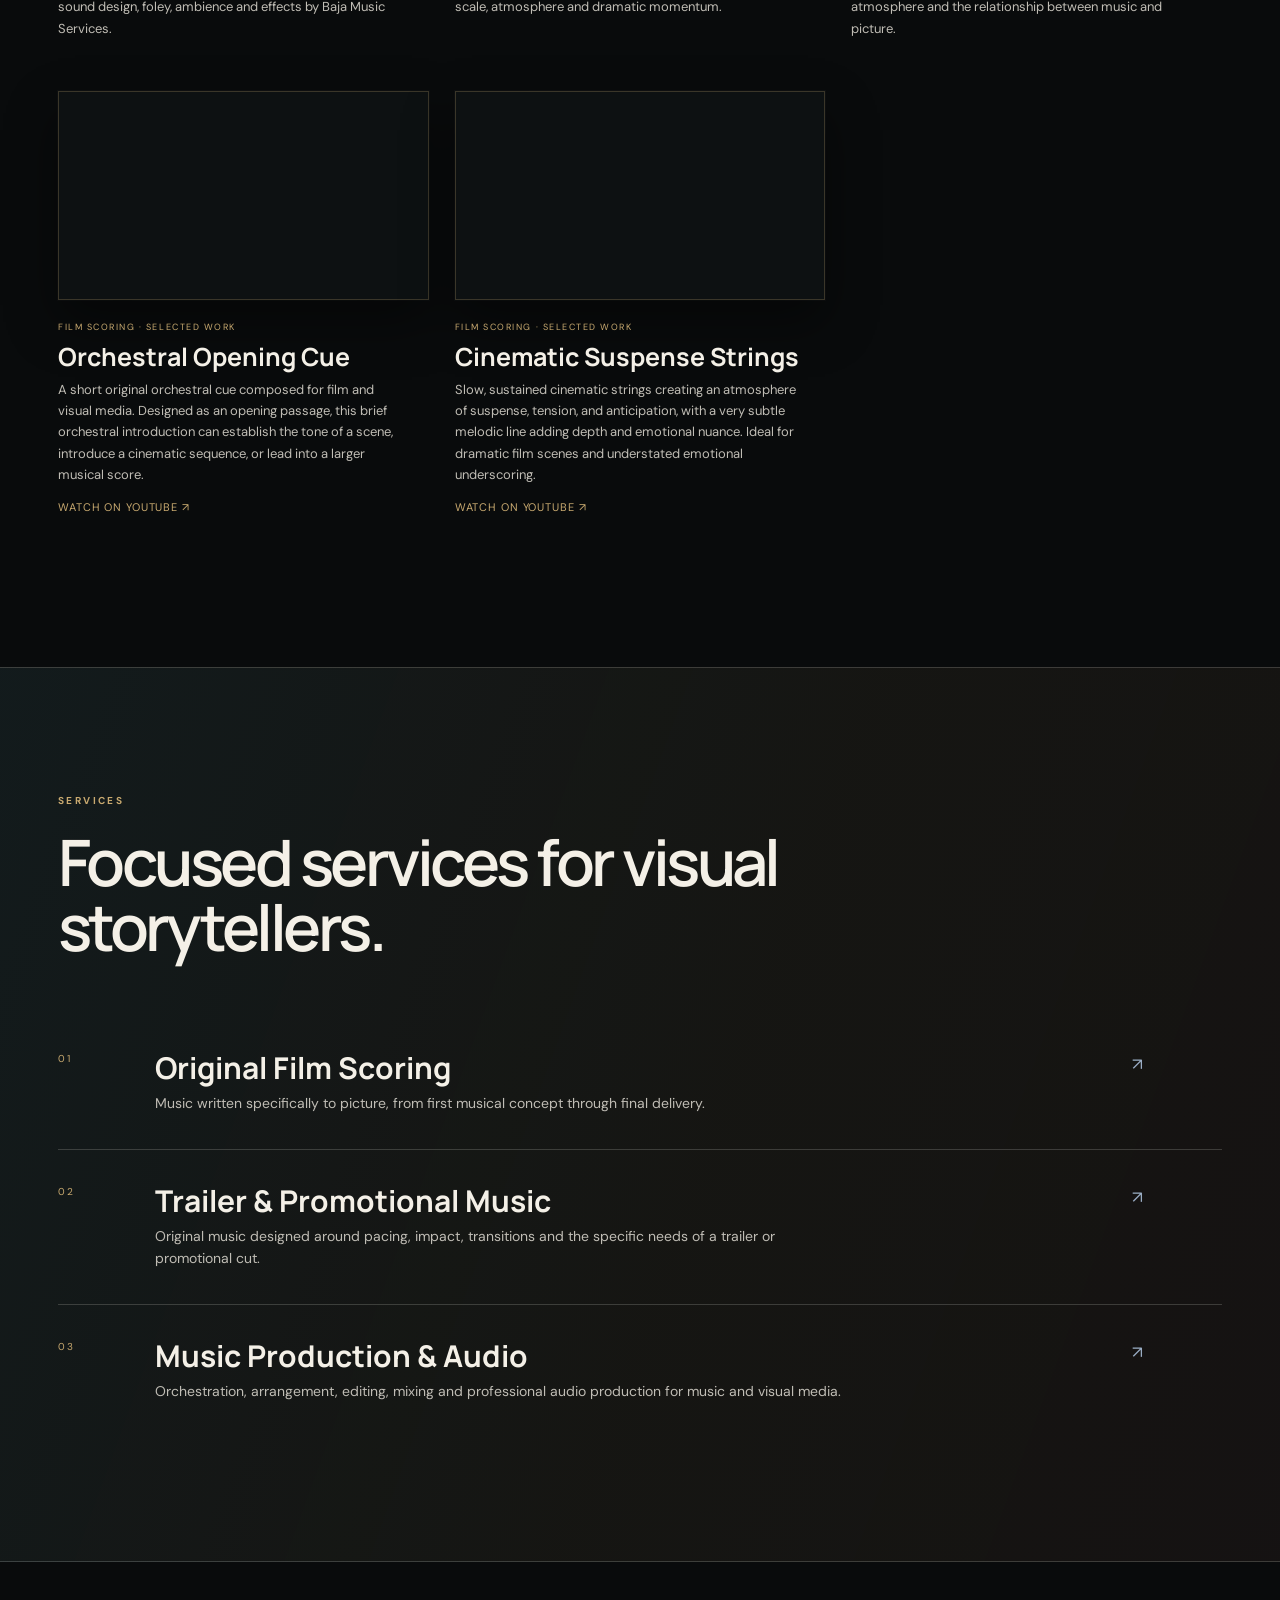
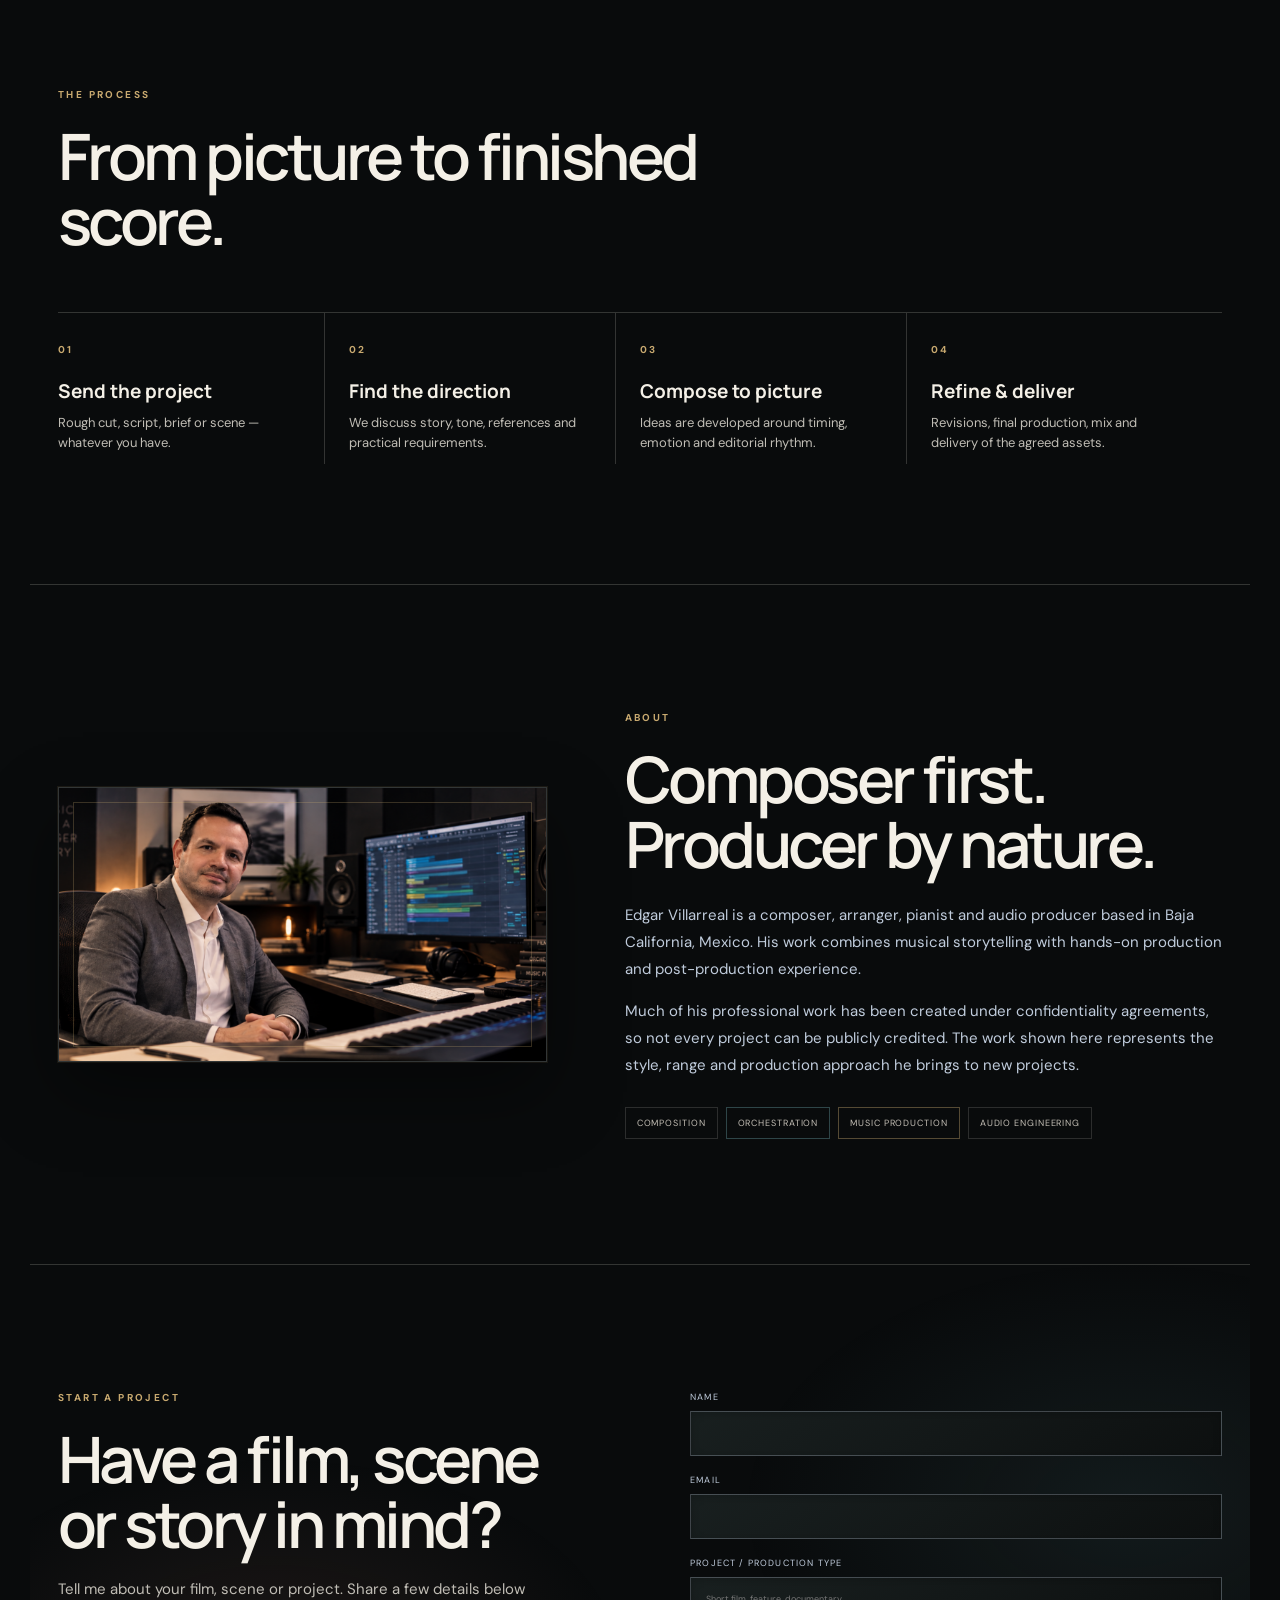
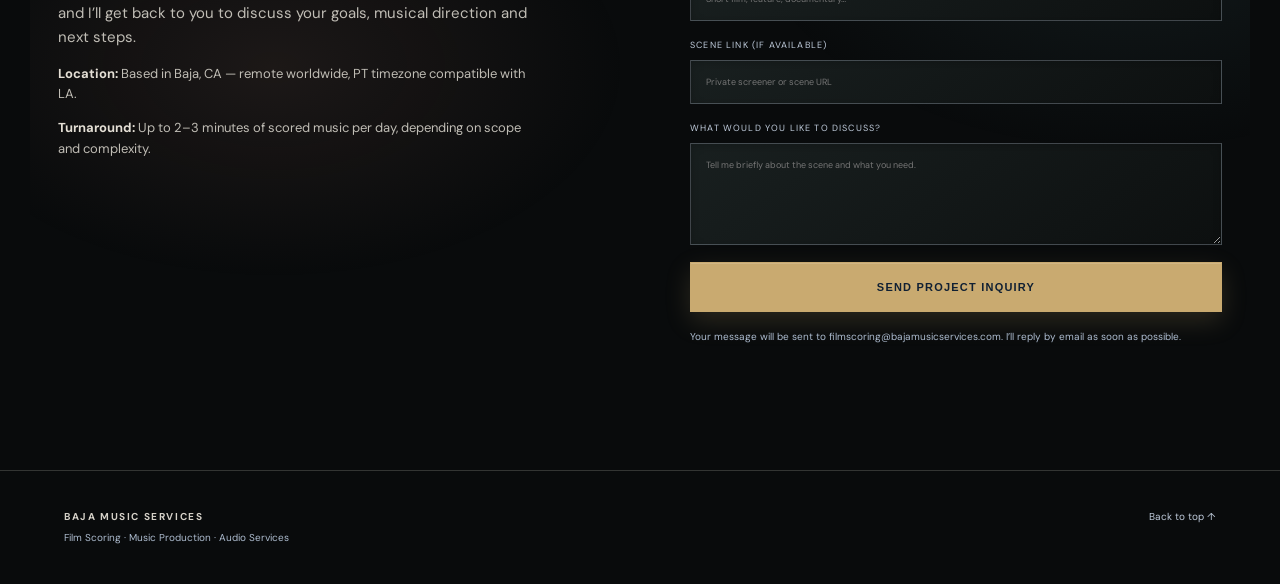
==== commit 7d6e0a73: "Add Client Portal link to the navigation Co-Authored-By: Claude Opus 5.5 <noreply@anthropic.com> Cla" ====
--- a/index.html
+++ b/index.html
@@ -13,7 +13,7 @@
 <header class="site-header">
   <a class="brand" href="#top"><span>BAJA MUSIC SERVICES</span><small>FILM SCORING · MUSIC PRODUCTION</small></a>
   <button class="menu-toggle" aria-label="Open menu">☰</button>
-  <nav class="nav"><a href="#work">Work</a><a href="#services">Services</a><a href="#about">About</a><a href="#contact" class="nav-cta">Contact</a></nav>
+  <nav class="nav"><a href="#work">Work</a><a href="#services">Services</a><a href="#about">About</a><a href="https://review.bajamusicservices.com">Client Portal</a><a href="#contact" class="nav-cta">Contact</a></nav>
 </header>
 <main id="top">
 <section class="hero">
